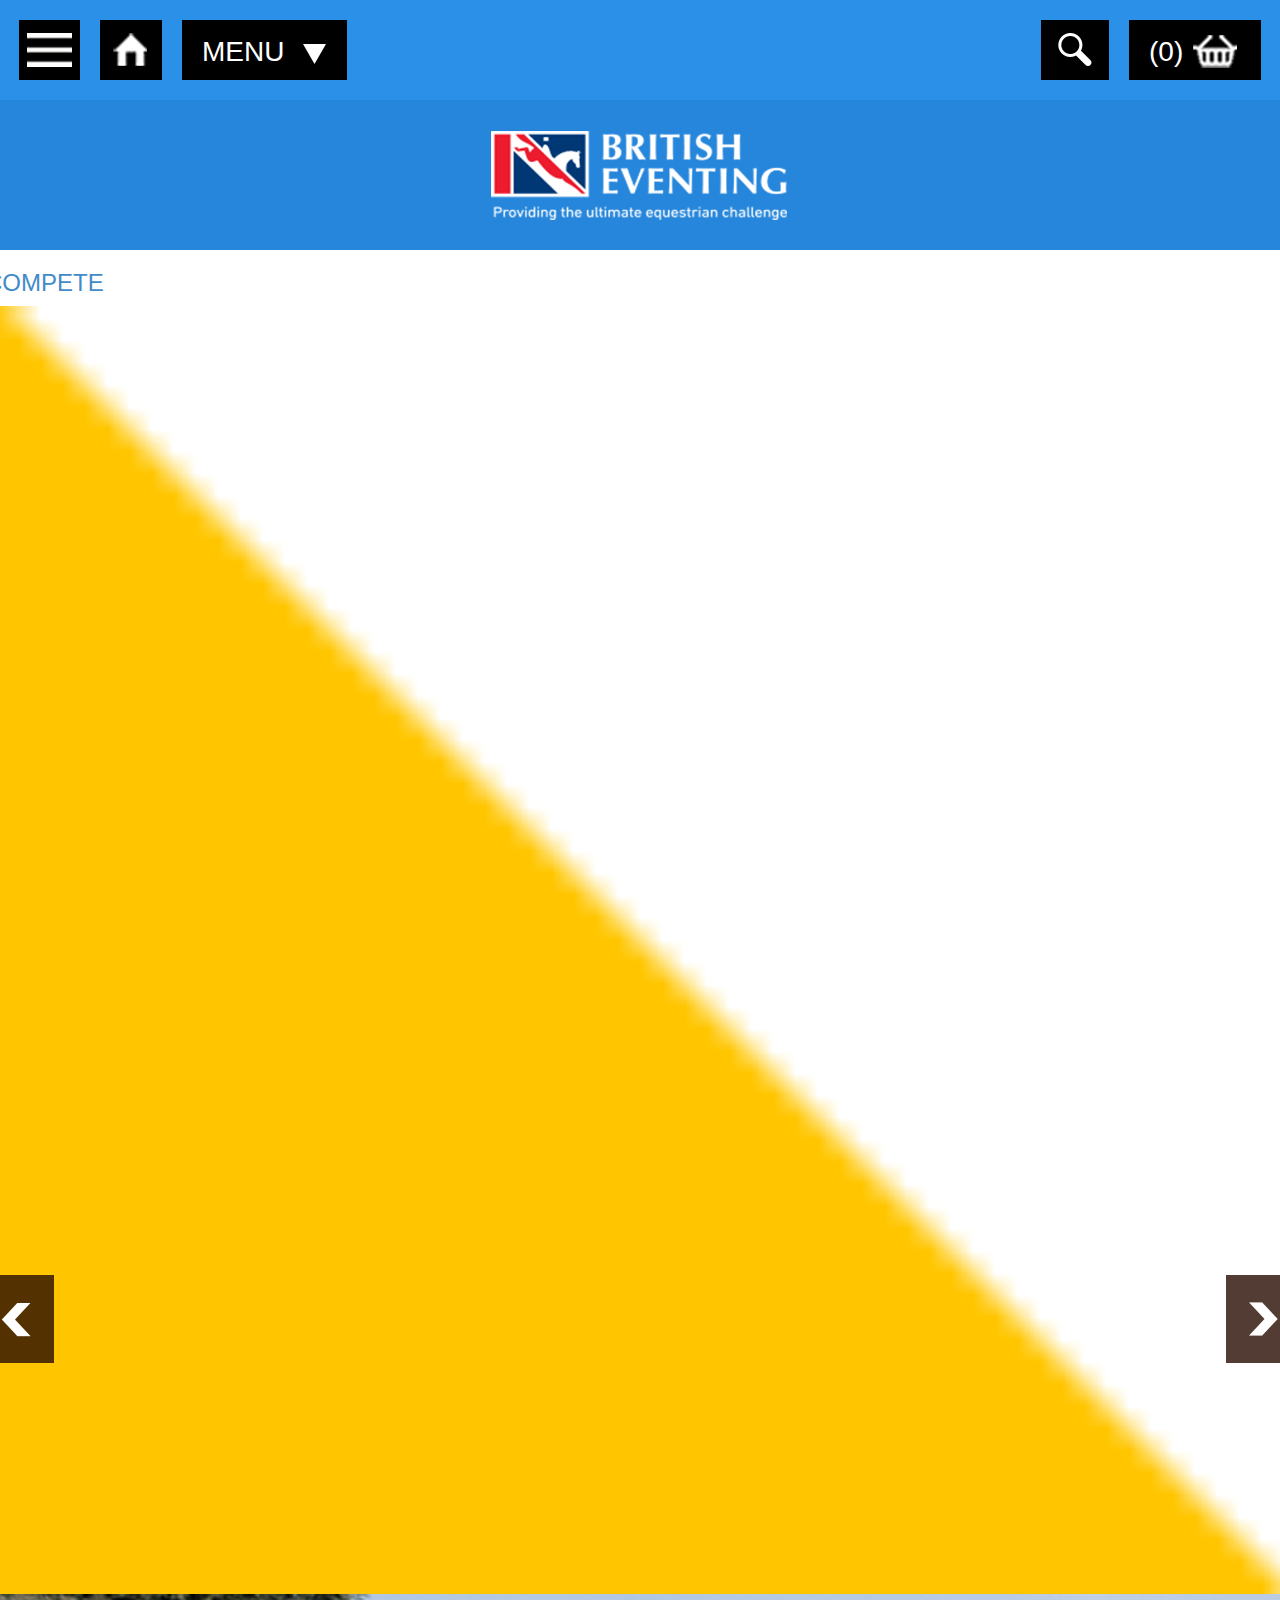
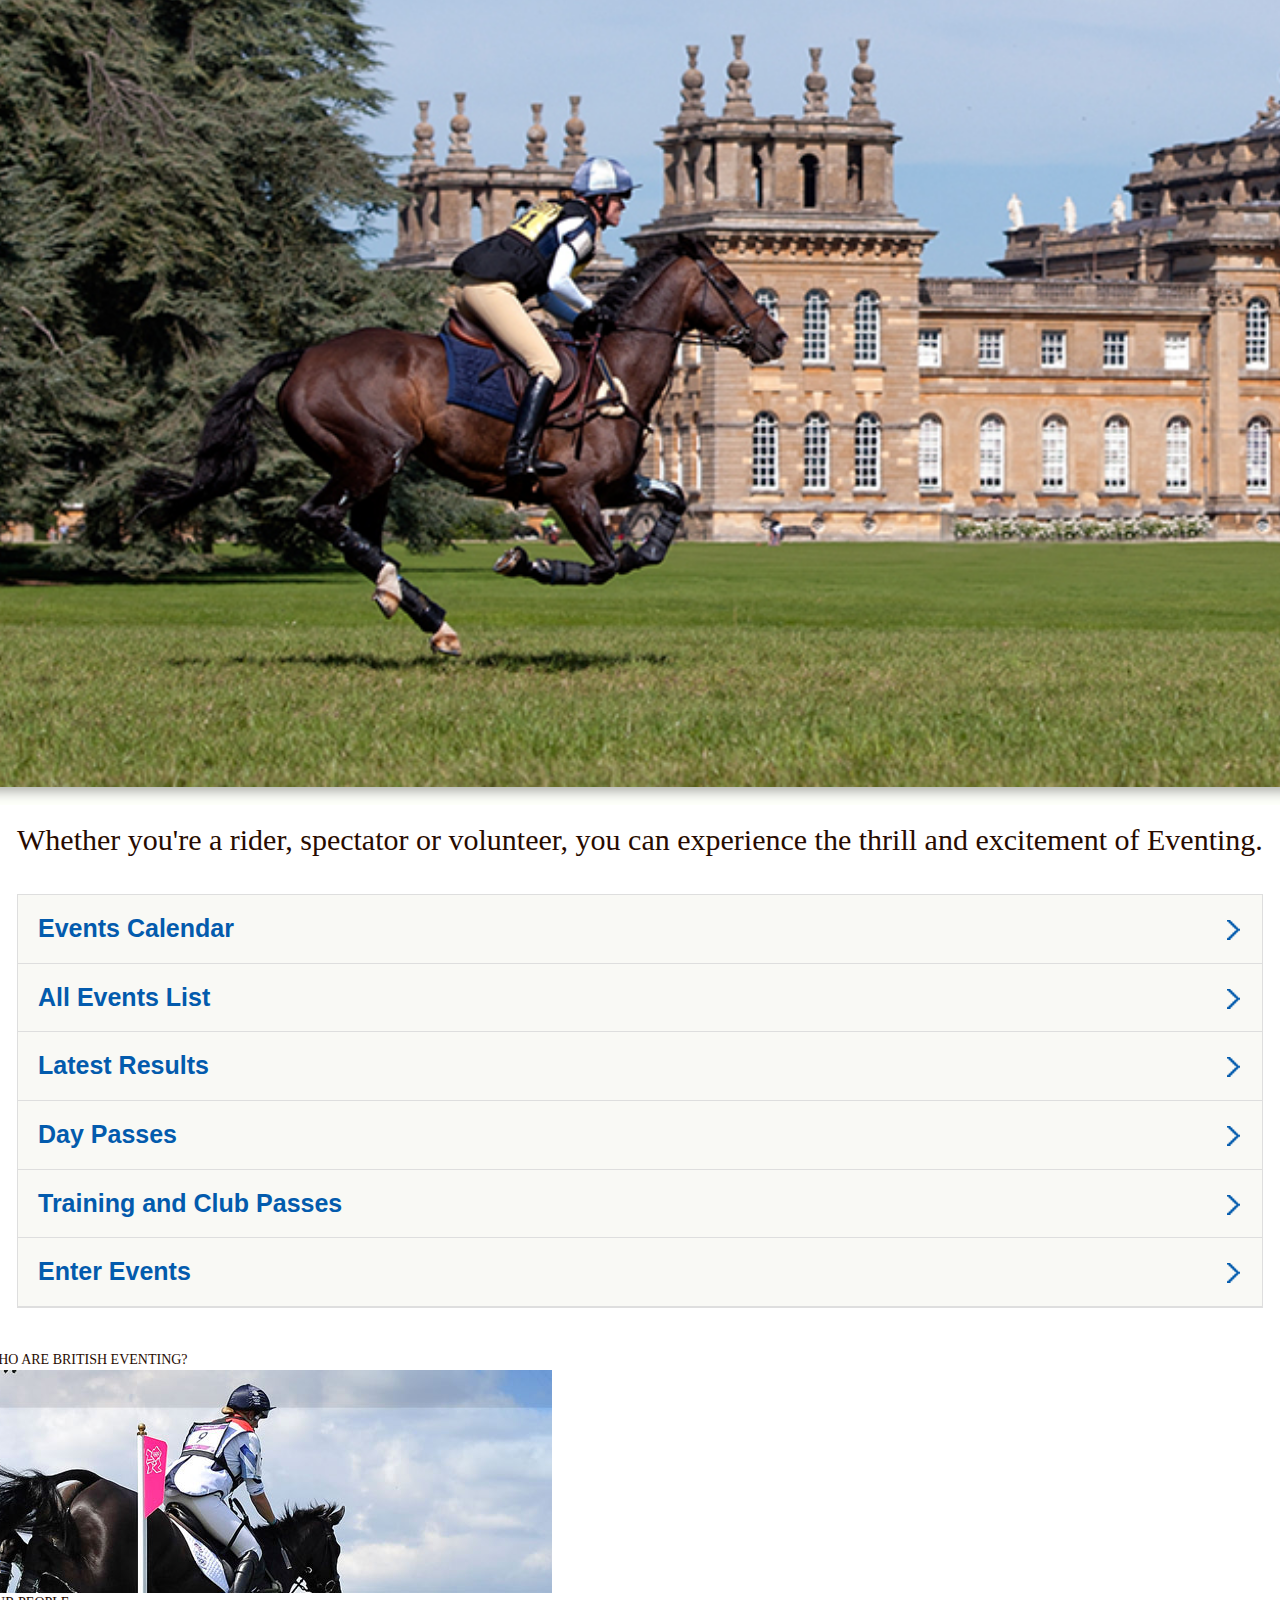
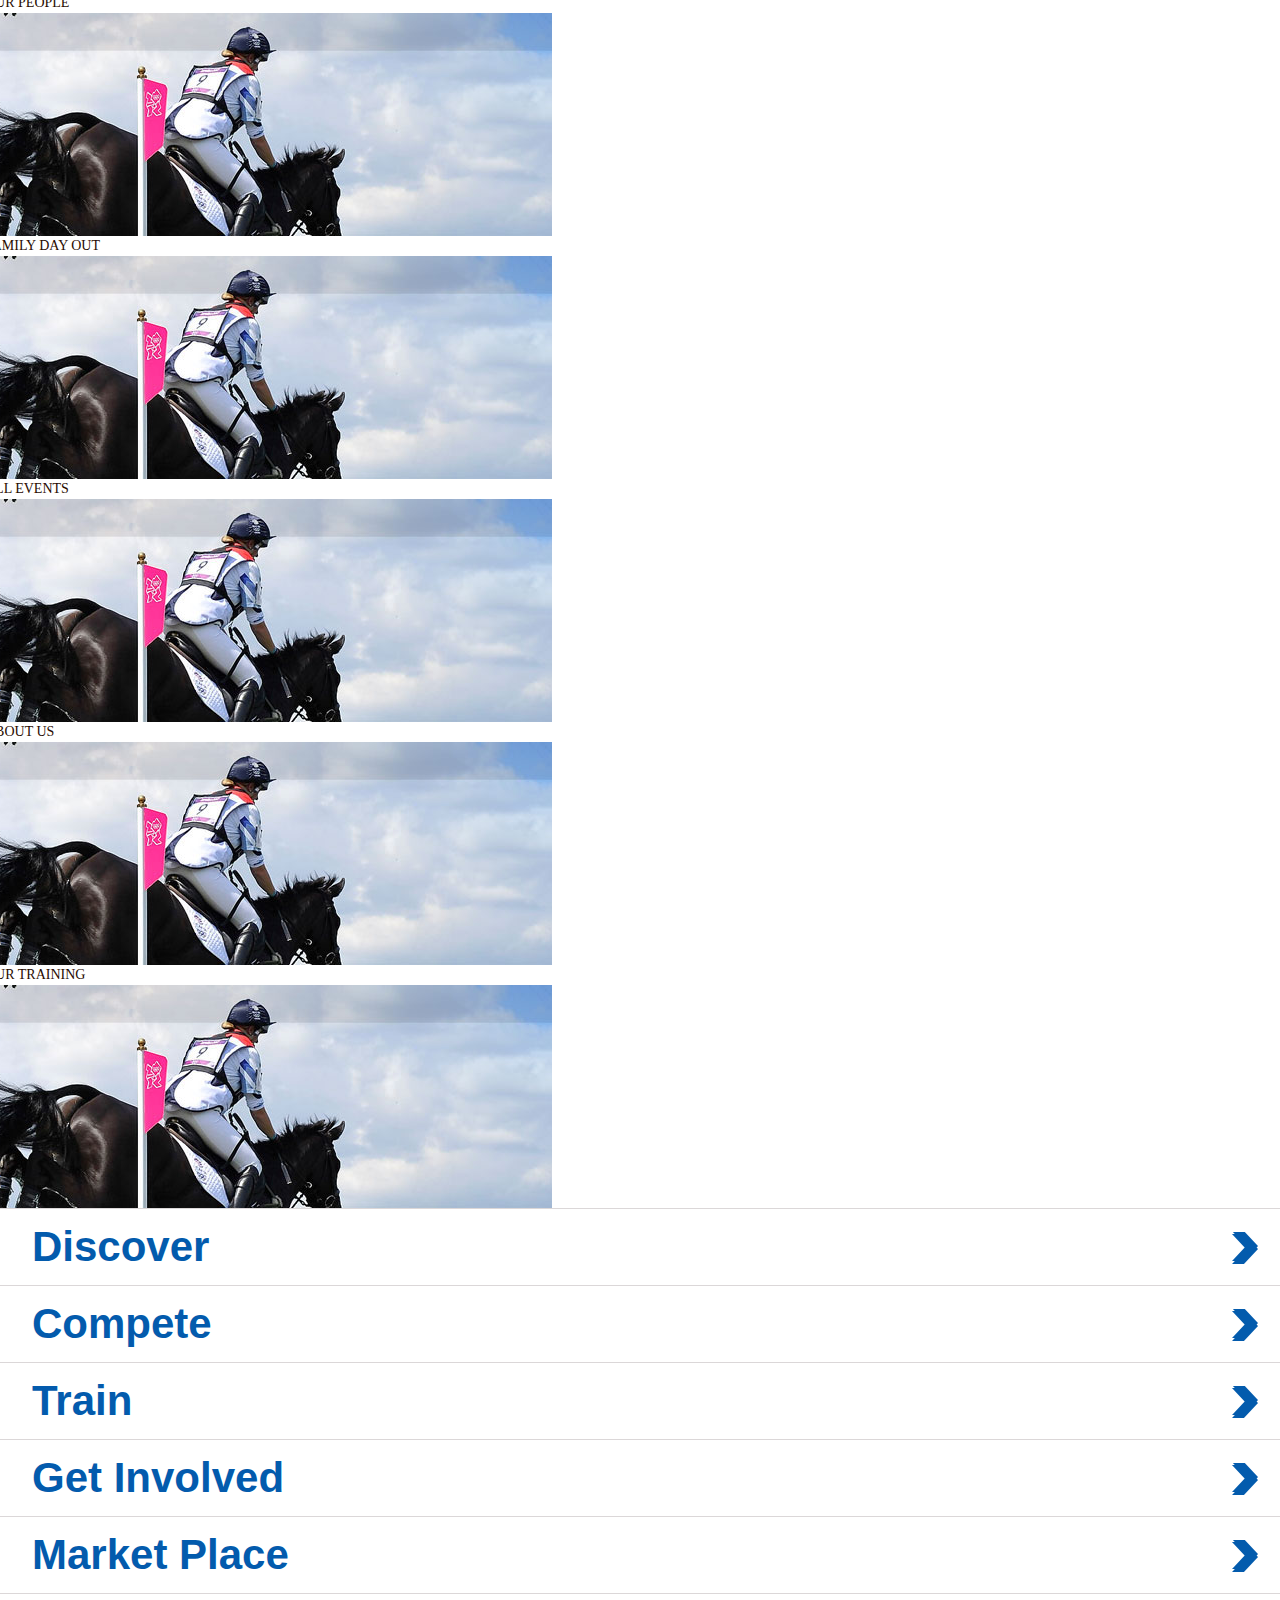
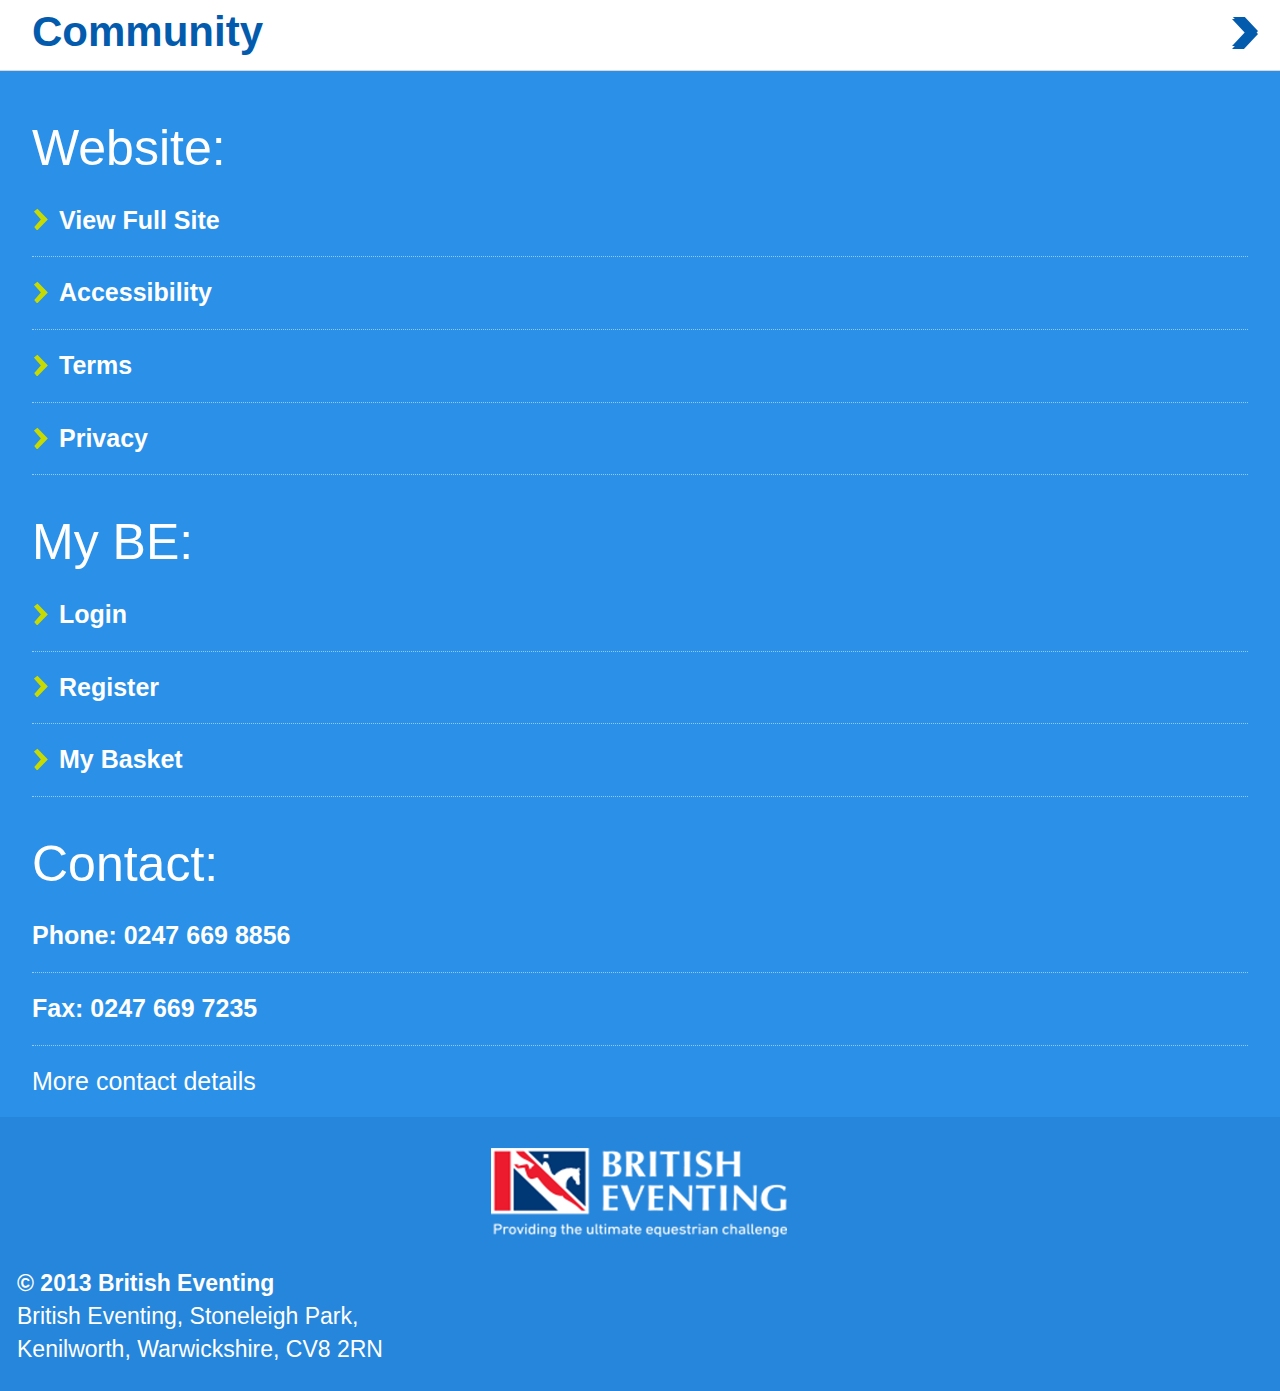
==== index_2.html @ b4def001 "mobile page" ====
<!DOCTYPE html>
<html lang="en">
	<head>
		<meta id="Viewport" name="viewport" width="initial-scale=1.5, target-densitydpi=device-dpi, maximum-scale=1, minimum-scale=1, user-scalable=no">
		<link rel="stylesheet" type="text/css" href="css/bootstrap.css">
		<link rel="stylesheet" type="text/css" href="css/main.css">		
		<script src="js/jquery-2.0.3.min.js"></script>
		<script src="js/jquery.touchSwipe.min.js"></script>
		
		<!--<script src="js/bootstrap.js"></script>-->
	</head>
	<script>
		var __slidable_images = []; //	Slike koje pripadaju slideru
		var __active_index;			// 	Index (koja slika u nizu je aktivna)	
		var sliders_count;			//	Koliko slika postoji koje pripadaju slider-u

		$(document).ready(function(){					//	Ovo se izvrsava kada se ucita sav html/css
			__slidable_images = $(".slideable");		//	Smjestimo u niz sve slike koje pripadaju slideru (tj koje imaju klasu .slideable)
			__active_index = 0;							//	znamo da je prva slike aktivna, zato kazemo da je aktivni index 0
			sliders_count = __slidable_images.length;	//	Sliders count-u kazemo koliko slika ima u nizu __slideable_images

			$(".slideable").swipe({
				swipeLeft:function(event, direction, distance, duration, fingerCount) {
					slide_left();
				},
				swipeRight: function(event, direction, distance, duration, fingerCount){
					slide_right();
				}
			});
		});

		function slide_left(){
			$(__slidable_images[__active_index]).removeClass('active').addClass('hidden');		//	aktivnoj slici oduzni klasu active i dodaj joj klasu hidden

			if (__active_index - 1 >= 0){		//	Ako e aktivni index kada se umanji manji veci ili jednak 0 prebaci na prethodnu sliku			
				$(__slidable_images[__active_index - 1]).addClass('active').removeClass('hidden');  // 	slici sa manjim indexom (koja je sljedeca uljevo) dodaj klasu active a oduzmi klasu hidden
				__active_index--;	//	Index koji oznacava aktivnu sliku umanji za jedan
			}else{	// Ako je index 0, tj kada se umanji manji od 0
				__active_index = sliders_count -1;
				$(__slidable_images[__active_index ]).addClass('active').removeClass('hidden');  // 	slici sa manjim indexom (koja je sljedeca uljevo) dodaj klasu active a oduzmi klasu hidden
			}
			
		}

		function slide_right(){
			$(__slidable_images[__active_index]).removeClass('active').addClass('hidden');

			if (__active_index + 1 < sliders_count){				
				$(__slidable_images[__active_index + 1]).addClass('active').removeClass('hidden');
				__active_index = __active_index + 1;
			}else{
				__active_index = 0;
				$(__slidable_images[__active_index]).addClass('active').removeClass('hidden');
				
			}
		}
	</script>
	<body>
		<div class="be_640"> <!-- temp width wrapper -->
			<div class="british_eventing_wrapper">
				<div class="header">
					<div class="navigation row">
						<div class="pull-left">
							<div class="more pull-left"><a href="#" class="nav_btn"><img src="images/more_l.png" /></a></div>
							<div class="home pull-left"><a href="#" class="nav_btn home"><img src="images/home.png" /></a></div>
							<div class="menu pull-left"><a href="#" class="nav_btn menu"><span class="hide_on_small">MENU</span> <img src="images/down_arrow_white.png" /></a></div>
						</div>
						<div class="pull-right">
							<div class="search pull-left"><a href="#" class="nav_btn search"><img src="images/search.png" /></a></div>
							<div class="shopping_cart pull-left"><a href="#" class="nav_btn shopping_cart">(0) <img src="images/shopping_cart.png" /></a></div>
						</div>
						<div class="clear"></div>
					</div>

					<div class="logo row">
						<div class="col-12"><img src="images/british_eventing_logo.png" /></div>
					</div>
					<div class="slider row">
                        <a href="#category" class="slider-h3-yellow">
                            <h3 style="">COMPETE</h3>
                            <img src="images/h1-placeholder.png" alt="read more"/>
                        </a>
						<a href="#" onclick="slide_left();" class="slide_l"></a>
						<a href="#" onclick="slide_right();" class="slide_r"></a>
						<img src="images/be_slide1.jpg" class="slideable active"/>
						<img src="images/be_slide2.jpg" class="slideable hidden"/>
						<img src="images/be_slide3.jpg" class="slideable hidden"/>
					</div>
					
				</div><!-- header -->
				<div class="row compete_wrapper font-gothamlight">
					Whether you're a rider, spectator or volunteer, you can experience the thrill and excitement of Eventing.
				</div>
				<div class="row padded32">
					<ul class="events_list">
						<li><a href="#">Events Calendar<img src="images/arrow_r_light.png" /></a></li>
						<li><a href="#">All Events List<img src="images/arrow_r_light.png" /></a></li>
						<li><a href="#">Latest Results<img src="images/arrow_r_light.png" /></a></li>
						<li><a href="#">Day Passes<img src="images/arrow_r_light.png" /></a></li>
						<li><a href="#">Training and Club Passes<img src="images/arrow_r_light.png" /></a></li>
						<li><a href="#">Enter Events<img src="images/arrow_r_light.png" /></a></li>
					</ul>
				</div>
                <div class="row module">
                    <div class="header inner font-gothamlight ">WHO ARE BRITISH EVENTING?</div>
                    <img class="module-img" src="images/module-example.jpg" alt="Example" />
                </div>
                <div class="row module">
                    <div class="header inner font-gothamlight ">OUR PEOPLE</div>
                    <img class="module-img" src="images/module-example.jpg" alt="Example" />
                </div>
                <div class="row module">
                    <div class="header inner font-gothamlight ">FAMILY DAY OUT</div>
                    <img class="module-img" src="images/module-example.jpg" alt="Example" />
                </div>
                <div class="row module">
                    <div class="header inner font-gothamlight ">ALL EVENTS</div>
                    <img class="module-img" src="images/module-example.jpg" alt="Example" />
                </div>
                <div class="row module">
                    <div class="header inner font-gothamlight ">ABOUT US</div>
                    <img class="module-img" src="images/module-example.jpg" alt="Example" />
                </div>
                <div class="row module">
                    <div class="header inner font-gothamlight ">OUR TRAINING</div>
                    <img class="module-img" src="images/module-example.jpg" alt="Example" />
                </div>
			</div><!-- british_eventing_wrapper -->
			<ul class="quicklinks">
				<li><a href="#">Discover <img src="images/arrow_r_blue.png" /></a></li>
				<li><a href="#">Compete <img src="images/arrow_r_blue.png" /></a></li>
				<li><a href="#">Train <img src="images/arrow_r_blue.png" /></a></li>
				<li><a href="#">Get Involved <img src="images/arrow_r_blue.png" /></a></li>
				<li><a href="#">Market Place <img src="images/arrow_r_blue.png" /></a></li>
				<li><a href="#">Community <img src="images/arrow_r_blue.png" /></a></li>
			</ul>
			<div class="clear"></div>
			<div class="other_links">
				Website:
				<ul class="website_links">
					<li><a href="#"><img src="images/arrow_r_green.png" />View Full Site</a></li>
					<li><a href="#"><img src="images/arrow_r_green.png" />Accessibility</a></li>
					<li><a href="#"><img src="images/arrow_r_green.png" />Terms</a></li>
					<li><a href="#"><img src="images/arrow_r_green.png" />Privacy</a></li>
				</ul>
				<div class="clear" style="margin-bottom:32px;"></div>
				My BE:
				<ul class="website_links">
					<li><a href="#"><img src="images/arrow_r_green.png" />Login</a></li>
					<li><a href="#"><img src="images/arrow_r_green.png" />Register</a></li>
					<li><a href="#"><img src="images/arrow_r_green.png" />My Basket</a></li>
				</ul>
				<div class="clear" style="margin-bottom:32px;"></div>
				Contact:
				<ul class="website_links contact_links">
					<li class="font-bold">Phone: 0247 669 8856</li>
					<li class="font-bold">Fax: 0247 669 7235</li>
					<li><a href="#">More contact details</a></li>
				</ul>
			</div>
			<div class="footer">
				<div class="logo row">
					<img src="images/british_eventing_logo.png" />
				</div>
				<div class="details">
					<div class="font-bold row">&copy; 2013 British Eventing</div>
					<div class="row">British Eventing, Stoneleigh Park,</div>
					<div class="row">Kenilworth, Warwickshire, CV8 2RN</div>
				</div>
			</div>
		</div>
	</body>
</html>
---- css/main.css ----
/* LAYOUT */
@font-face
{
    font-family: 'gothambookregular';
    src: url('../../Resources/fonts/gothambook-webfont.eot');
    src: url('../../Resources/fonts/gothambook-webfont.eot?#iefix') format('embedded-opentype'), url('../../Resources/fonts/gothambook-webfont.woff') format('woff'), url('../../Resources/fonts/gothambook-webfont.ttf') format('truetype'), url('../../Resources/fonts/gothambook-webfont.svg#gothambookregular') format('svg');
    font-weight: normal;
    font-style: normal;
}
@font-face
{
    font-family: 'gothamlightregular';
    src: url('../../Resources/fonts/gothamlight-webfont.eot');
    src: url('../../Resources/fonts/gothamlight-webfont.eot?#iefix') format('embedded-opentype'), url('../../Resources/fonts/gothamlight-webfont.woff') format('woff'), url('../../Resources/fonts/gothamlight-webfont.ttf') format('truetype'), url('../../Resources/fonts/gothamlight-webfont.svg#gothamlightregular') format('svg');
    font-weight: normal;
    font-style: normal;
}
body
{
    background: #fff;
    font-family: Arial;
    color: #280b00;
}
.be_640
{
    /*min-width: 640px;*/
    width: 100%;
}
.clear
{
    clear: both;
}
.active
{
    display: block;
}
.hidden
{
    display: none;
}
.padded32
{
    padding: 32px;
}
.font-bold
{
    font-weight: bold;
}
.font-gotham
{
    font-family: 'gothambookregular';
}
.font-gothamlight
{
    font-family: 'gothamlightregular';
}
.blue_button
{
    background-color: #2686db;
    text-align: center;
    font-size: 24px;
    color: #fff;
    font-weight: normal;
    padding: 10px 0px;
    margin-bottom: 5px;
}
.blue_button a
{
    color: #fff;
    display: block;
    height: 100%;
    width: 100%;
}
.blue_button a:hover
{
    text-decoration: none;
}
.header .navigation
{
    background: #2a90e8;
    padding: 20px 0;
}
.navigation .more
{
    margin-right: 20px;
}
.navigation .home
{
    margin-right: 10px;
}
.navigation .search
{
    margin-right: 10px;
}
.header .logo
{
    background: #2686db;
}
.header .compete_menu
{
    padding-top: 4px;
    background: url('../images/compete_shadow.png') repeat-x;
    color: #fff;
    font-size: 45px;
}
.header .compete_menu a
{
    color: #FFF;
}
.header .compete_menu a:hover
{
    text-decoration: none;
}
.header .compete_menu .more_list
{
    margin-bottom: 6px;
}
.header .navigation, .header .logo, .header .compete_menu
{
    padding-left: 34px;
    padding-right: 34px;
}
.navigation .nav_btn
{
    background-color: #000;
    border-radius: 0px;
    display: block;
    float: left;
    padding: 12px 7px;
}
.navigation .nav_btn.home
{
    padding-left: 12px;
    padding-right: 12px;
}
.navigation .nav_btn.menu, .navigation .nav_btn.shopping_cart
{
    font-size: 28px;
    color: #fff;
    padding: 12px 20px 8px 20px;
}
.navigation .nav_btn.menu
{
    height: 60px;
}
.navigation .nav_btn.shopping_cart
{
    min-width: 132px;
}
.navigation .nav_btn.menu:hover, .navigation .nav_btn.shopping_cart:hover
{
    text-decoration: none;
}
.navigation .nav_btn.menu img
{
    margin-left: 10px;
}
.navigation .nav_btn.shopping_cart img
{
    margin-top: -3px;
}
.navigation .nav_btn.search
{
    padding-left: 15px;
    padding-right: 15px;
}
.header .logo, .footer .logo
{
    padding: 25px 0px;
    text-align: center;
}

ul.quicklinks
{
    list-style: none;
    padding: 0px;
    margin: 0px;
    border-top: 1px solid #dbd7d8;
}
ul.quicklinks li
{
    border-bottom: 1px solid #dbd7d8;
    padding: 8px 20px 8px 32px;
    font-size: 42px;
    font-weight: bold;
    color: #035bad;
}
ul.quicklinks li a
{
    color: #035bad;
    display: block;
}
ul.quicklinks li a img
{
    float: right;
    margin-top: 15px;
}
.other_links
{
    background: #2a90e8;
    padding-top: 42px;
    padding-left: 32px;
    font-size: 50px;
    color: #ffffff;
}
.other_links ul.website_links
{
    list-style: none;
    padding-left: 0px;
    padding-right: 32px;
}
.other_links ul.website_links li
{
    border-bottom: 1px dotted #95c8f4;
    padding-bottom: 18px;
    padding-top: 18px;
}
.other_links ul.website_links li img
{
    margin-right: 10px;
    margin-top: -5px;
}
.other_links ul.website_links a
{
    color: #ffffff;
    font-size: 25px;
    font-weight: bold;
    display: block;
}
.other_links ul.contact_links, .other_links ul.contact_links a
{
    font-size: 25px;
    display: block;
    color: #ffffff;
    font-weight: normal;
}
.footer
{
    background: #2686db;
    margin-top: -11px;
    padding-bottom: 25px;
}
.footer .details
{
    font-size: 23px;
    color: #FFFFFF;
    padding-left: 32px;
}

/* INDEX 1 */
.single_event_wrapper
{
    padding: 22px 32px;
}
.single_event_wrapper .back
{
    font-size: 24px;
    color: #035bad;
}
.single_event_wrapper .event_name
{
    margin-top: 12px;
    font-size: 35px;
    color: #280b00;
    background: url('../images/single_event_lbl_fill.png') repeat-x;
    float: left;
    height: 58px;
    padding: 6px 12px 2px 12px;
}
.single_event_wrapper .event_name_r
{
    float: left;
    width: 60px;
    height: 58px;
    background: url('../images/single_event_lbl_r.png') no-repeat;
    margin-top: 12px;
}
.single_event_wrapper .event_short_desc
{
    font-size: 24px;
}
.single_event_wrapper .event_short_desc img
{
    margin-right: 9px;
}
.single_event_wrapper .event_short_desc .entries_open
{
    margin-bottom: 10px;
}
.single_event_wrapper .event_short_desc .event_info
{
    margin-top: 22px;
    line-height: 26px;
    padding-right: 14px;
}
.single_event_wrapper .sponsors .blue_button
{
    max-width: 290px;
    float: right;
    width: 100%;
}
.single_event_wrapper .sponsored_by
{
    font-weight: bold;
    font-size: 24px;
    color: #035bad;
    padding-left: 15px;
    padding-right: 15px;
    margin-top: 35px;
    max-width: 290px;
    float: right;
    width: 100%;
}
.single_event_wrapper .sponsored_by .sponsor_placeholder
{
    margin-top: 20px;
    height: 150px;
    background: #ff0099;
}
.single_event_wrapper .event_information
{
    margin-top: 30px;
    background: #f9f9f5;
    border: 1px solid #dedede;
    padding: 28px 20px;
    font-size: 24px;
    line-height: 26px;
    position: relative;
    overflow: hidden;
}
.event_information .event_info_btn
{
    max-width: 347px;
    text-align: left;
    padding: 14px 15px 10px 15px;
    font-weight: normal;
}
.event_information .event_info_btn img
{
    width: 20px;
    float: right;
    margin-top: 5px;
}
.event_information hr
{
    border-bottom: 1px solid #dedede;
    width: 120%;
    margin-left: -20px;
    margin-top: 45px;
    margin-bottom: 25px;
}
.event_information .event_title, .event_information .course_title, .event_information .classes_title
{
    font-size: 30px;
    color: #035bad;
    font-weight: bold;
    margin-bottom: 20px;
}
.event_information .location .part
{
    margin-bottom: 25px;
}
.event_information .location .part .contact_organiser, .event_information .more_course_desc, .event_information .more_from_fees
{
    margin-top: 15px;
    margin-bottom: 25px;
    float: left;
    font-size: 24px;
    color: #035bad;
}
.event_information .more_from_fees
{
    margin-bottom: 0px;
}
.event_information p
{
    margin-bottom: 18px;
}
.social_networks
{
    margin-top: 20px;
    margin-bottom: 48px;
}
.social_networks .twitter
{
    float: left;
    font-size: 24px;
    font-weight: bold;
    color: #035bad;
}
.social_networks .facebook
{
    float: right;
    font-size: 24px;
    font-weight: bold;
    color: #035bad;
}

/* INDEX 2 */
.slider
{
    position: relative;
}
.slider img
{
    width: 100%;
}
.slide_l
{
    position: absolute;
    width: 69px;
    height: 88px;
    background: url('../images/slide_l.png') no-repeat;
    top: 50%;
    left: 0px;
    margin-top: -44px;
}
.slide_r
{
    position: absolute;
    width: 69px;
    height: 88px;
    background: url('../images/slide_r.png') no-repeat;
    top: 50%;
    right: 0px;
    margin-top: -44px;
}
.compete_wrapper
{
    padding: 32px 32px 0px 32px;
    background: url('../images/compete_shadow2.png') repeat-x;
    font-size: 30px;
}
ul.events_list
{
    list-style: none;
    padding-left: 0px;
    background-color: #f9f9f5;
    border: 1px solid #dedede;
}
ul.events_list li
{
    font-size: 25px;
    font-weight: bold;
    padding: 16px 20px;
    border-bottom: 1px solid #dedede;
}
ul.events_list li a
{
    color: #035bad;
}
ul.events_list li img
{
    float: right;
    margin-top: 8px;
}
@media (max-width: 768px) {
    .col-3, .col-2 {
        padding-left: 0px;
    }

    .navigation .col-3.menu {
        margin-left: -20px;
        margin-right: 35px;
    }

    .navigation .col-3.shopping_cart {
        margin-left: -15px;
    }

    .navigation .col-2.search {
        margin-right: -15px;
    }

    .slider-h3-yellow {
        position: absolute;
        left: 4%;
        margin-left: 0px;
        z-index: 999;
        top: 83%;
        text-decoration: none;
    }

        .slider-h3-yellow h3 {
            display: block;
            float: left;
            min-width: 300px;
            background-color: #ffc600;
            height: auto;
            padding: 9px 13px 3px 13px;
            color: #000;
            font-family: 'gothambookregular';
            font-size: 45px;
        }

        .slider-h3-yellow img {
            display: block;
            float: left;
            position: absolute;
            left: 100%;
            bottom: 11%;
            width: 20%;
        }

.module {
        padding:0px 32px 32px 32px;
        background-color: #fff;
}

.padded25 {
        padding: 0px 25px 25px 25px;
        background-color: #fff;
}

.inner {
         padding: 20px 0px 20px 0px;
         font-size: 33px;   
         border: 1px solid #dedede;
         text-align: center;
         border-bottom: 4px solid #c4c4be;
         
}

.module-img {
        width: 100%;
        border-bottom: 1px solid #c4c4be;
        border-width: thick;
        background:url('../images/bg-shadow.png') bottom no-repeat; 
}
}
      @media (max-width: 640px) {
.slider-h3-yellow {
        position: absolute;
        left: 5%;
        margin-left: 0px;
        z-index: 999;
        top: 81%;
        text-decoration: none;
        }


.slider-h3-yellow h3 {
        display: block;
        float: left;
        min-width: 300px;
        background-color: #ffc600;
        height: auto;
        padding: 9px 13px 3px 13px;
        color: #000;
        font-family: 'gothambookregular';
        font-size: 45px;
}

.slider-h3-yellow img {
            display: block;
            float: left;
            position: absolute;
            left: 100%;
            bottom: 11%;
            width: 20%;
 }
}

       @media (max-width: 480px) {
             .slider-h3-yellow {
        position: absolute;
        left: 7%;
        margin-left: 0px;
        z-index: 999;
        top: 74%;
        text-decoration: none;
    }
    }
    @media (max-width: 768px) {
        .col-3, .col-2 {
            padding-left: 0px;
        }

        .navigation .col-3.menu {
            margin-left: -20px;
            margin-right: 35px;
        }

        .navigation .col-3.shopping_cart {
            margin-left: -15px;
        }

        .navigation .col-2.search {
            margin-right: -15px;
        }
    }

    @media (max-width: 643px) {
        .single_event_wrapper .event_name {
            font-size: 30px;
            padding: 10px 12px 0px 12px;
        }
    }
    /*@media (max-width: 615px){
	.navigation .more, .navigation .home, .navigation .search{margin-right: 0px;}	
}*/
    @media (max-width: 576px) {
        .single_event_wrapper .event_name {
            font-size: 28px;
        }
    }

    @media (max-width: 556px) {
        .navigation.row {
            padding-left: 0px;
            padding-right: 0px;
        }
    }

    @media (max-width: 540px) {
        .single_event_wrapper .event_name {
            font-size: 25px;
            padding: 13px 12px 0px 12px;
        }
    }

    @media (max-width: 515px) {
        .single_event_wrapper .event_name {
            font-size: 19px;
        }
    }

    @media (max-width: 488px) {
        /*.hide_on_small{display: none;}*/
        .single_event_wrapper .event_name {
            font-size: 17px;
            padding: 18px 12px 0px 12px;
        }
    }
    
/*events-hub-page -*/

.event-content-mini h3
{
    font-family: Arial,Helvetica;
    font-size: 18px;
    color: #035bad;
    font-weight: bold;
    padding-top: 15px;
    padding-left: 15px;
    line-height: 24px;
}
.event-content-mini
{
border-top: 1px solid #dbd7d8;
    }
.event-content-mini-wrapper
{

}
.event-content-mini .event-content-mini-left
{
    float: left;
    width:120px;
}
.event-content-mini .event-content-mini-left .event-list-left
{
    float: right;
    list-style-type: none;
}
.event-content-mini .event-content-mini-left .event-list-left li
{
    font-family: Arial,Helvetica;
    font-size: 14px;
    color: #280b00;
    padding-bottom: 2px;
}

.event-content-mini .event-content-mini-left .event-list-left li .bold-text
{
    font-family: Arial,Helvetica;
    font-size: 14px;
    color: #280b00;
    font-weight: bold;
    list-style-type: none;
}

.event-content-mini .event-content-mini-right
{
    padding-right: 15px;
    padding-bottom: 20px;
    float: right;
}
.event-content-mini .event-content-mini-right .event-list-right
{
    list-style-type: none;
}

.event-content-mini .event-content-mini-right .event-list-right li
{
    font-family: Arial,Helvetica;
    font-size: 14px;
    color: #280b00;
    line-height: 18px;
}

.event-content-mini .event-content-mini-right .event-list-right li .bold-text
{
    font-family: Arial,Helvetica;
    font-size: 14px;
    color: #280b00;
    font-weight: bold;
}
.events-search-wrapper
{
    border-bottom: 1px solid #f9f9f5;
    min-height: 140px;
}
.events-search-right-content
{
    float: right;
    width:44%;
  
}
.events-search-left-content
{
    float: left;
    width:44%;

}
.events-search-bottom-content
{
    width:100%;
    padding-top: 20px;
}
.events-search-bottom-left
{
    float: left;
    width: 100%;
}
.events-search-bottom-right
{
  
}
.events-search-dropdown-item
{
    width: 90%;
    font-size: 18px;
}
.blue-search-btn
{
    padding: 7px 10px 7px 10px;
    background-color: #2a90ee;
    color: white;
    font-family: Arial,Helvetica;
    font-size: 16px;
    border: none;
    float: right;
}
.single_event_wrapper .event_information_hub {

    background: #f9f9f5;
    border: 1px solid #dedede;
    padding: 28px 20px;
    font-size: 24px;
    line-height: 20px;
    position: relative;
    overflow: hidden;
}

/*Main-nav*/

.main-nav #search_form {
        background-color:#2a90e8;
        padding:20px 30px 20px 30px;
        height: 100px;
        width: 100%;
}
#search_form .search_inp {
    width:100%;
    height:60px;
    float:left;

}
#search_form .search_inp input {
    width:100%;
    height:60px;
    float:left;
    line-height: 13px;
    font-family:Arial;
    font-size:16px;
}
#search_form .nav_btn {
    float:left;
    padding-left: 15px;
    padding-right: 15px;
    background-color: #000;
    border-radius: 0px;
    display: block;
    padding: 12px 7px;
}
.main-nav .row {
    padding-left: 32px;
    padding-right: 34px;
}
.main-nav .compete_menu {
    padding-top: 4px;
    background-color:#1560aa;
    color: #fff;
    font-size: 45px;
    width: 100%;
}
.main-nav .compete_menu a {
    color: #FFF;
}
.main-nav .compete_menu a img {
    float: right;
    margin-top: 20px;
    margin-right: 20px;
}
.left0 {
    padding-left:0px!important;
    padding-right:0px!important;
}
.main-nav .row ul.events_list li a {
    color: #035bad;
    padding-left:30px;
}
.main-nav .row ul.events_list {
    margin-bottom:0px;
}
 @media (max-width: 510px) {
        .main-nav #search_form {
        background-color:#2a90e8;
        padding:20px 30px 20px 30px;
        width: 100%;
        max-width: 510px;
}
#search_form .search_inp {
    width:385px;
    height:60px;
    float:left;

}
#search_form .search_inp input {
    width:385px;
    height:60px;
    float:left;
    line-height: 13px;
    font-family:Arial;
    font-size:16px;
}
#search_form .nav_btn {
    float:left;
    padding-left: 15px;
    padding-right: 15px;
    background-color: #000;
    border-radius: 0px;
    display: block;
    padding: 12px 7px;
}

    }
 .event-hub-page-padded
{
    padding:0px 32px 32px 32px!important;
    }
.hub-page
{
    list-style: none!important;
padding-left: 0px!important;
background-color: #217ccd!important;
border: 1px solid #dedede!important;
    }
ul.hub-page li a
{
    color:White;
    }

  @media (max-width: 778px) {
         .main-nav #search_form {
        background-color:#2a90e8;
        padding:20px 30px 20px 30px;
        width: 100%;
        max-width: 778px;
}
#search_form .search_inp {
    width:80%;
    height:60px;
    float:left;

}
#search_form .search_inp input {
    width:100%;
    height:60px;
    float:left;
    line-height: 13px;
    font-family:Arial;
    font-size:16px;
}
#search_form .nav_btn {
    float:left;
    padding-left: 15px;
    padding-right: 15px;
    background-color: #000;
    border-radius: 0px;
    display: block;
    padding: 12px 7px;
}
    }
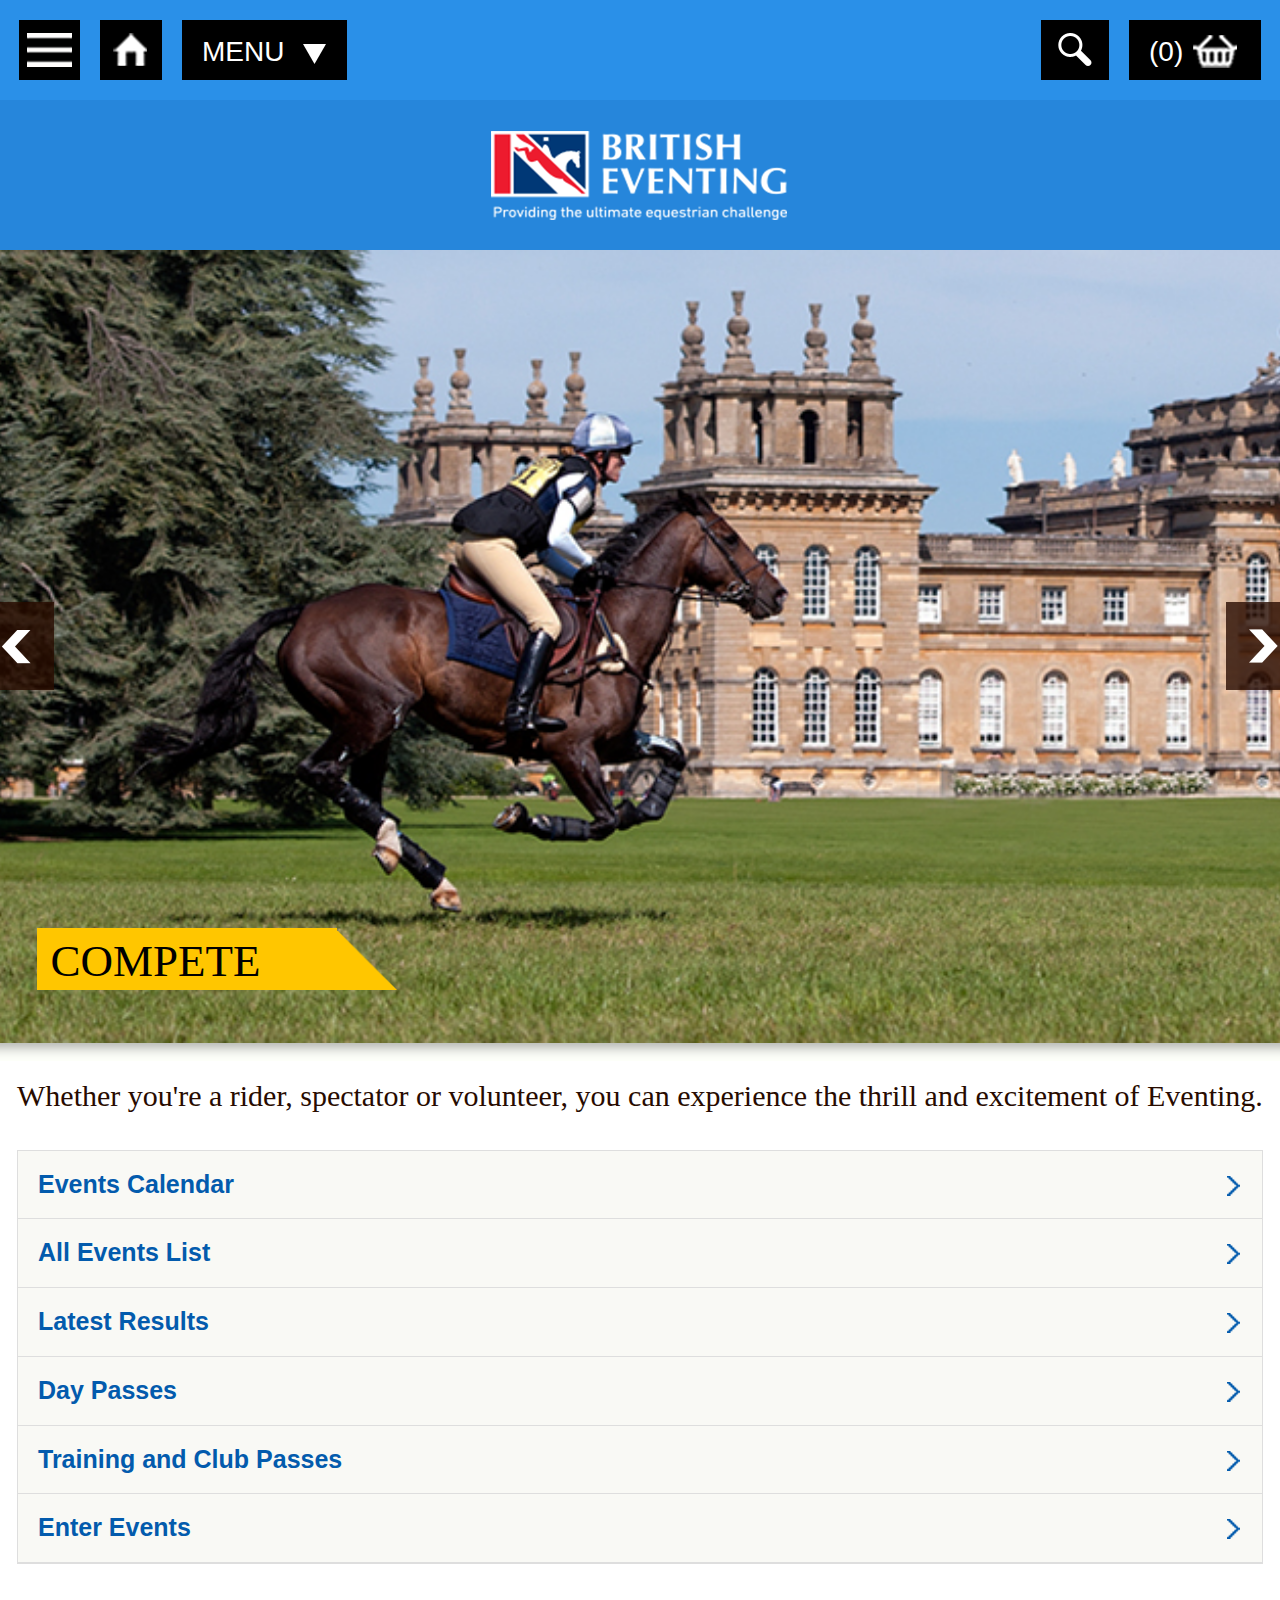
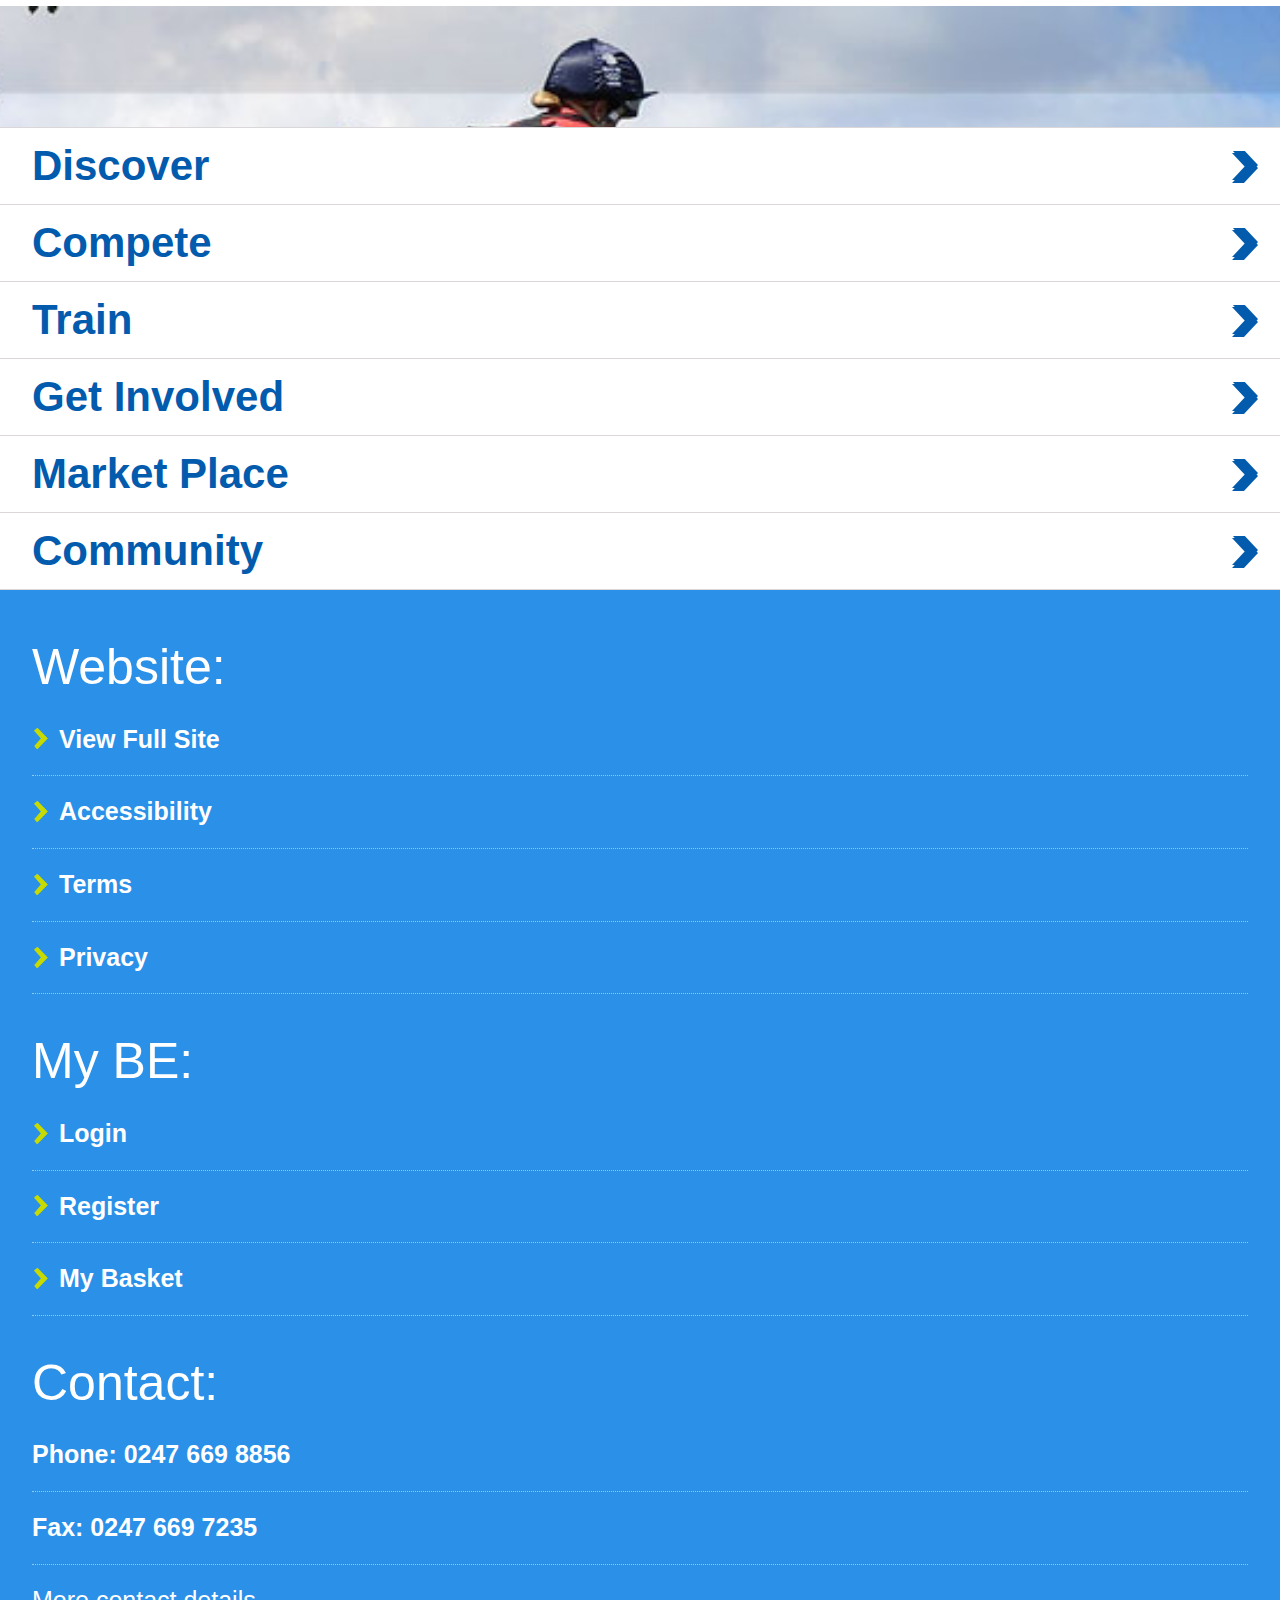
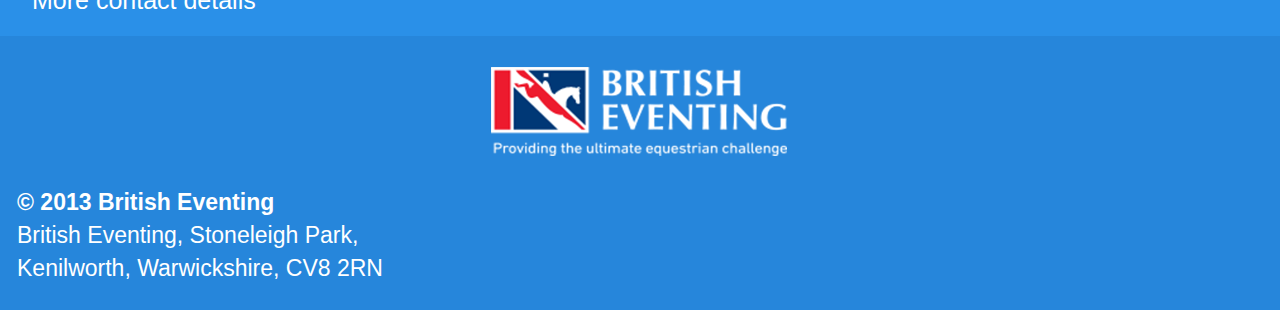
==== commit 843471b7: "commit upload" ====
--- a/index_2.html
+++ b/index_2.html
@@ -101,29 +101,12 @@
 						<li><a href="#">Enter Events<img src="images/arrow_r_light.png" /></a></li>
 					</ul>
 				</div>
-                <div class="row module">
+                <div class="row module" style="position: relative;">
                     <div class="header inner font-gothamlight ">WHO ARE BRITISH EVENTING?</div>
-                    <img class="module-img" src="images/module-example.jpg" alt="Example" />
-                </div>
-                <div class="row module">
-                    <div class="header inner font-gothamlight ">OUR PEOPLE</div>
-                    <img class="module-img" src="images/module-example.jpg" alt="Example" />
-                </div>
-                <div class="row module">
-                    <div class="header inner font-gothamlight ">FAMILY DAY OUT</div>
-                    <img class="module-img" src="images/module-example.jpg" alt="Example" />
-                </div>
-                <div class="row module">
-                    <div class="header inner font-gothamlight ">ALL EVENTS</div>
-                    <img class="module-img" src="images/module-example.jpg" alt="Example" />
-                </div>
-                <div class="row module">
-                    <div class="header inner font-gothamlight ">ABOUT US</div>
-                    <img class="module-img" src="images/module-example.jpg" alt="Example" />
-                </div>
-                <div class="row module">
-                    <div class="header inner font-gothamlight ">OUR TRAINING</div>
-                    <img class="module-img" src="images/module-example.jpg" alt="Example" />
+                    <div class="module-image-area" style="position: absolute; left: 0; right: 0; top: 0; padding: 0; height: 100%; width: 100%; text-align: center; overflow: hidden;">
+                        <img class="module-img" style="z-index: 1;" src="images/module-example.jpg" alt="Example" />
+                        <div class="module-image-area-shadow" style="z-index: 2; background: url('../images/bg-module.png') repeat-x; position:relative; width:auto; height:auto;"></div>
+                    </div>
                 </div>
 			</div><!-- british_eventing_wrapper -->
 			<ul class="quicklinks">
--- a/css/main.css
+++ b/css/main.css
@@ -15,6 +15,8 @@
     font-weight: normal;
     font-style: normal;
 }
+/* Responsive Images */
+img, img.scale-with-grid { outline: 0; max-width: 100%; height: auto; }
 body
 {
     background: #fff;
@@ -504,28 +506,69 @@
 
 .module {
         padding:0px 32px 32px 32px;
-        background-color: #fff;
-}
-
-.padded25 {
-        padding: 0px 25px 25px 25px;
-        background-color: #fff;
-}
-
+        background-color: #fff;        
+        background: url('../images/compete_shadow2.png') repeat-x;
+        background-position:left bottom;
+}
 .inner {
          padding: 20px 0px 20px 0px;
          font-size: 33px;   
          border: 1px solid #dedede;
          text-align: center;
-         border-bottom: 4px solid #c4c4be;
          
 }
 
 .module-img {
         width: 100%;
-        border-bottom: 1px solid #c4c4be;
-        border-width: thick;
-        background:url('../images/bg-shadow.png') bottom no-repeat; 
+}
+}
+/*Compete page*/
+    .slider-h3-yellow {
+        position: absolute;
+        left: 4%;
+        margin-left: 0px;
+        z-index: 999;
+        top: 83%;
+        text-decoration: none;
+    }
+
+        .slider-h3-yellow h3 {
+            display: block;
+            float: left;
+            min-width: 300px;
+            background-color: #ffc600;
+            height: auto;
+            padding: 9px 13px 3px 13px;
+            color: #000;
+            font-family: 'gothambookregular';
+            font-size: 45px;
+        }
+
+        .slider-h3-yellow img {
+            display: block;
+            float: left;
+            position: absolute;
+            left: 100%;
+            bottom: 11%;
+            width: 20%;
+        }
+
+.module {
+        padding:0px 32px 32px 32px;
+        background-color: #fff;        
+        background: url('../images/bg-module.png') repeat-x;
+        background-position:left bottom;
+}
+.inner {
+         padding: 20px 0px 20px 0px;
+         font-size: 33px;   
+         border: 1px solid #dedede;
+         text-align: center;
+         
+}
+
+.module-img {
+        width: 100%;
 }
 }
       @media (max-width: 640px) {
@@ -648,6 +691,7 @@
 .event-content-mini
 {
 border-top: 1px solid #dbd7d8;
+width:102%;
     }
 .event-content-mini-wrapper
 {
@@ -656,11 +700,13 @@
 .event-content-mini .event-content-mini-left
 {
     float: left;
-    width:120px;
+    width:190px;
+    text-align:left;
 }
 .event-content-mini .event-content-mini-left .event-list-left
 {
-    float: right;
+    float: left;
+    padding:15px;
     list-style-type: none;
 }
 .event-content-mini .event-content-mini-left .event-list-left li
@@ -689,6 +735,8 @@
 .event-content-mini .event-content-mini-right .event-list-right
 {
     list-style-type: none;
+    float:left;
+    padding:12px;
 }
 
 .event-content-mini .event-content-mini-right .event-list-right li
@@ -714,13 +762,13 @@
 .events-search-right-content
 {
     float: right;
-    width:44%;
+    width:48%;
   
 }
 .events-search-left-content
 {
     float: left;
-    width:44%;
+    width:48%;
 
 }
 .events-search-bottom-content
@@ -756,7 +804,7 @@
 
     background: #f9f9f5;
     border: 1px solid #dedede;
-    padding: 28px 20px;
+    padding: 28px 20px 0px 0px;
     font-size: 24px;
     line-height: 20px;
     position: relative;
@@ -824,6 +872,9 @@
 .main-nav .row ul.events_list {
     margin-bottom:0px;
 }
+.module-image-area {
+    position:relative;
+}
  @media (max-width: 510px) {
         .main-nav #search_form {
         background-color:#2a90e8;
@@ -880,7 +931,7 @@
         max-width: 778px;
 }
 #search_form .search_inp {
-    width:80%;
+    width:92%;
     height:60px;
     float:left;
 
@@ -902,4 +953,107 @@
     display: block;
     padding: 12px 7px;
 }
+    }
+  @media (max-width: 727px){
+#search_form .search_inp {
+    width: 91%;
+    height: 60px;
+    float: left;
+}
+}
+@media (max-width: 486px){
+#search_form .search_inp {
+    width: 87%;
+    height: 60px;
+    float: left;
+}
+}
+ @media (max-width: 640px){
+#search_form .search_inp {
+    width: 90%;
+    height: 60px;
+    float: left;
+}
+}
+ @media (max-width: 597px){
+#search_form .search_inp {
+    width: 89%;
+    height: 60px;
+    float: left;
+}
+}
+  @media (max-width: 552px){
+#search_form .search_inp {
+    width: 88%;
+    height: 60px;
+    float: left;
+}
+}
+  @media (max-width: 552px){
+#search_form .search_inp {
+    width: 87%;
+    height: 60px;
+    float: left;
+}
+}
+@media (max-width: 476px){
+#search_form .search_inp {
+    width: 86%;
+    height: 60px;
+    float: left;
+}
+}
+@media (max-width: 449px){
+#search_form .search_inp {
+    width: 85%;
+    height: 60px;
+    float: left;
+}
+}
+@media (max-width: 425px){
+#search_form .search_inp {
+    width: 84%;
+    height: 60px;
+    float: left;
+}
+}
+.events-search-textbox-item{
+    padding: 10px 10px 10px 10px;
+    width:85%;
+   }
+.icon-img-events-hub
+{
+    padding-right:10px;
+  }
+.events-search-dropdown-font
+{
+    font-size: 10px;
+    }
+.events-hub-image-result
+{
+    margin-top:10px;
+    }
+    @media (min-width: 593px) 
+    {
+        .event-content-mini .event-content-mini-right {
+        padding-right: 15px;
+        padding-bottom: 20px;
+        float: left;
+        }
+        .event-content-mini {
+            border-top: 1px solid #dbd7d8;
+            width: 106%;
+}
+    }
+    @media (min-width: 511px) 
+    {
+        .event-content-mini .event-content-mini-right {
+        padding-right: 15px;
+        padding-bottom: 20px;
+        float: left;
+        }
+        .event-content-mini {
+            border-top: 1px solid #dbd7d8;
+            width: 109%;
+}
     }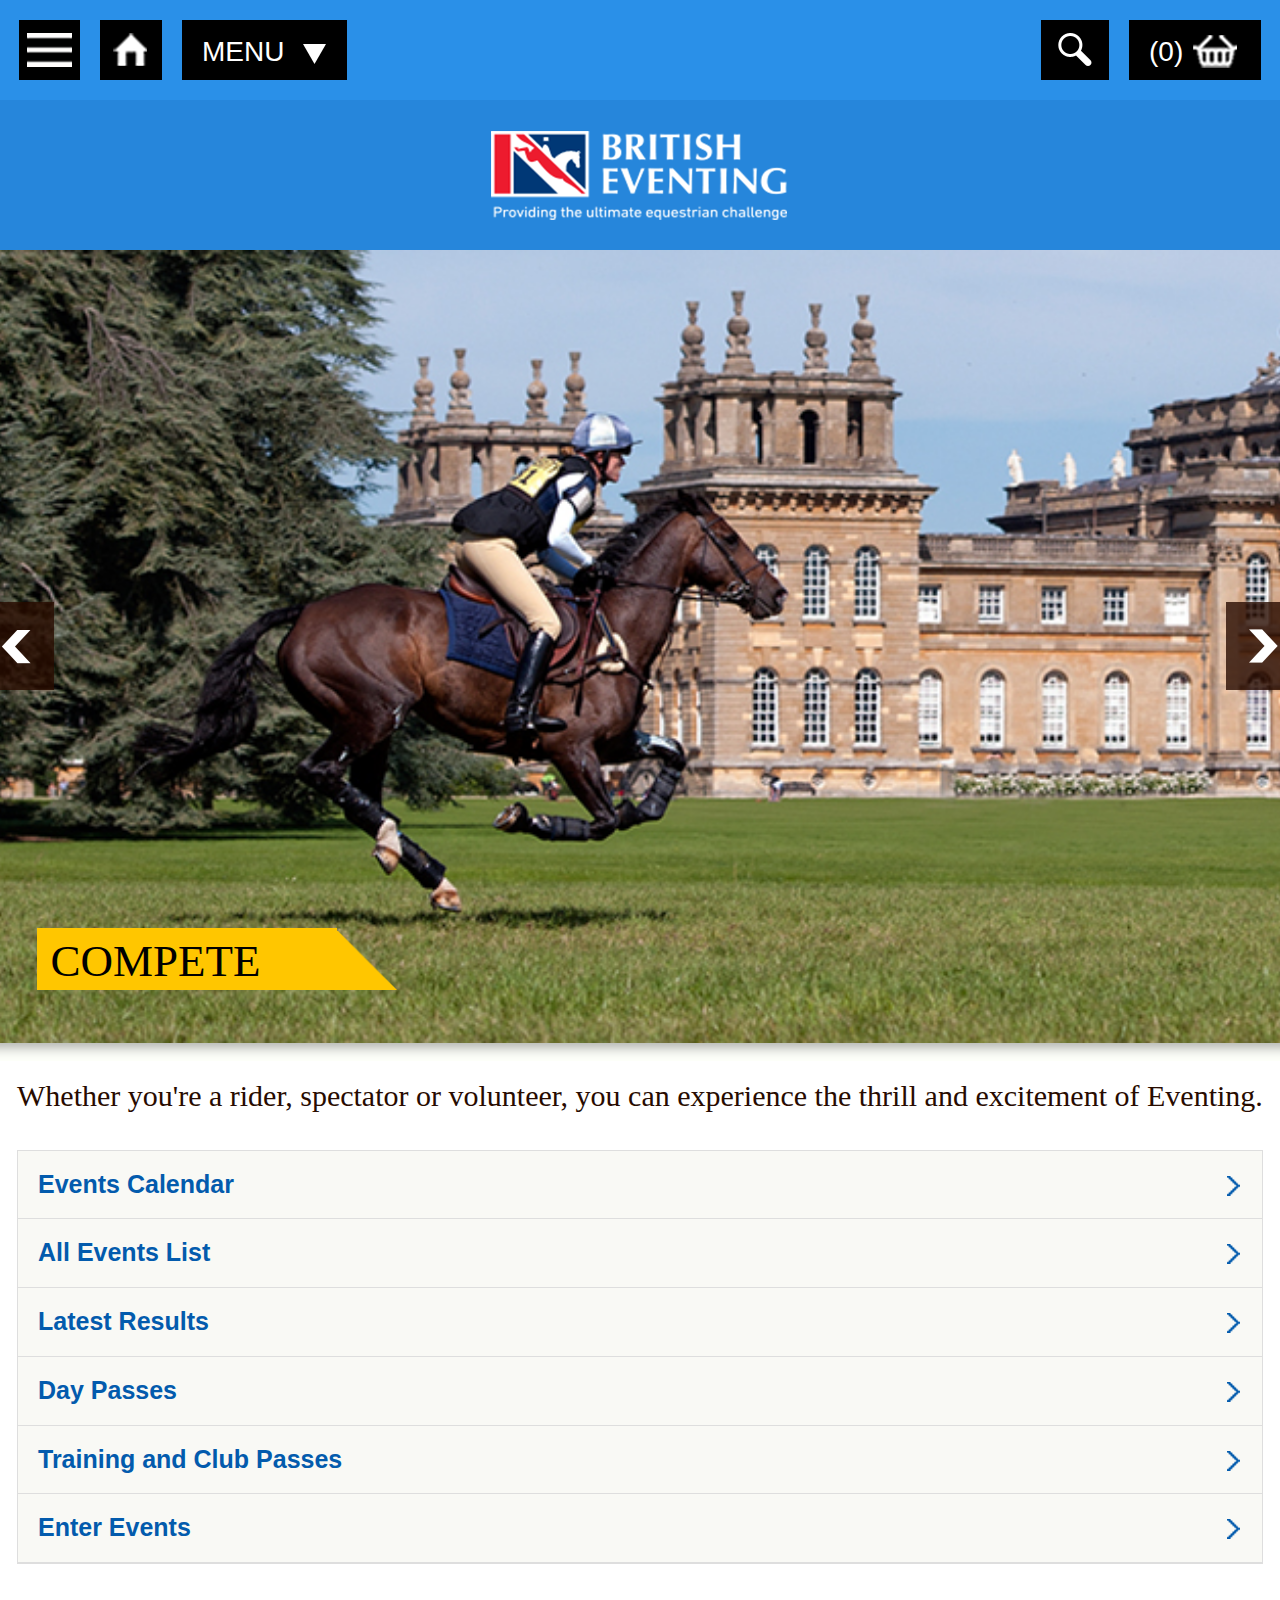
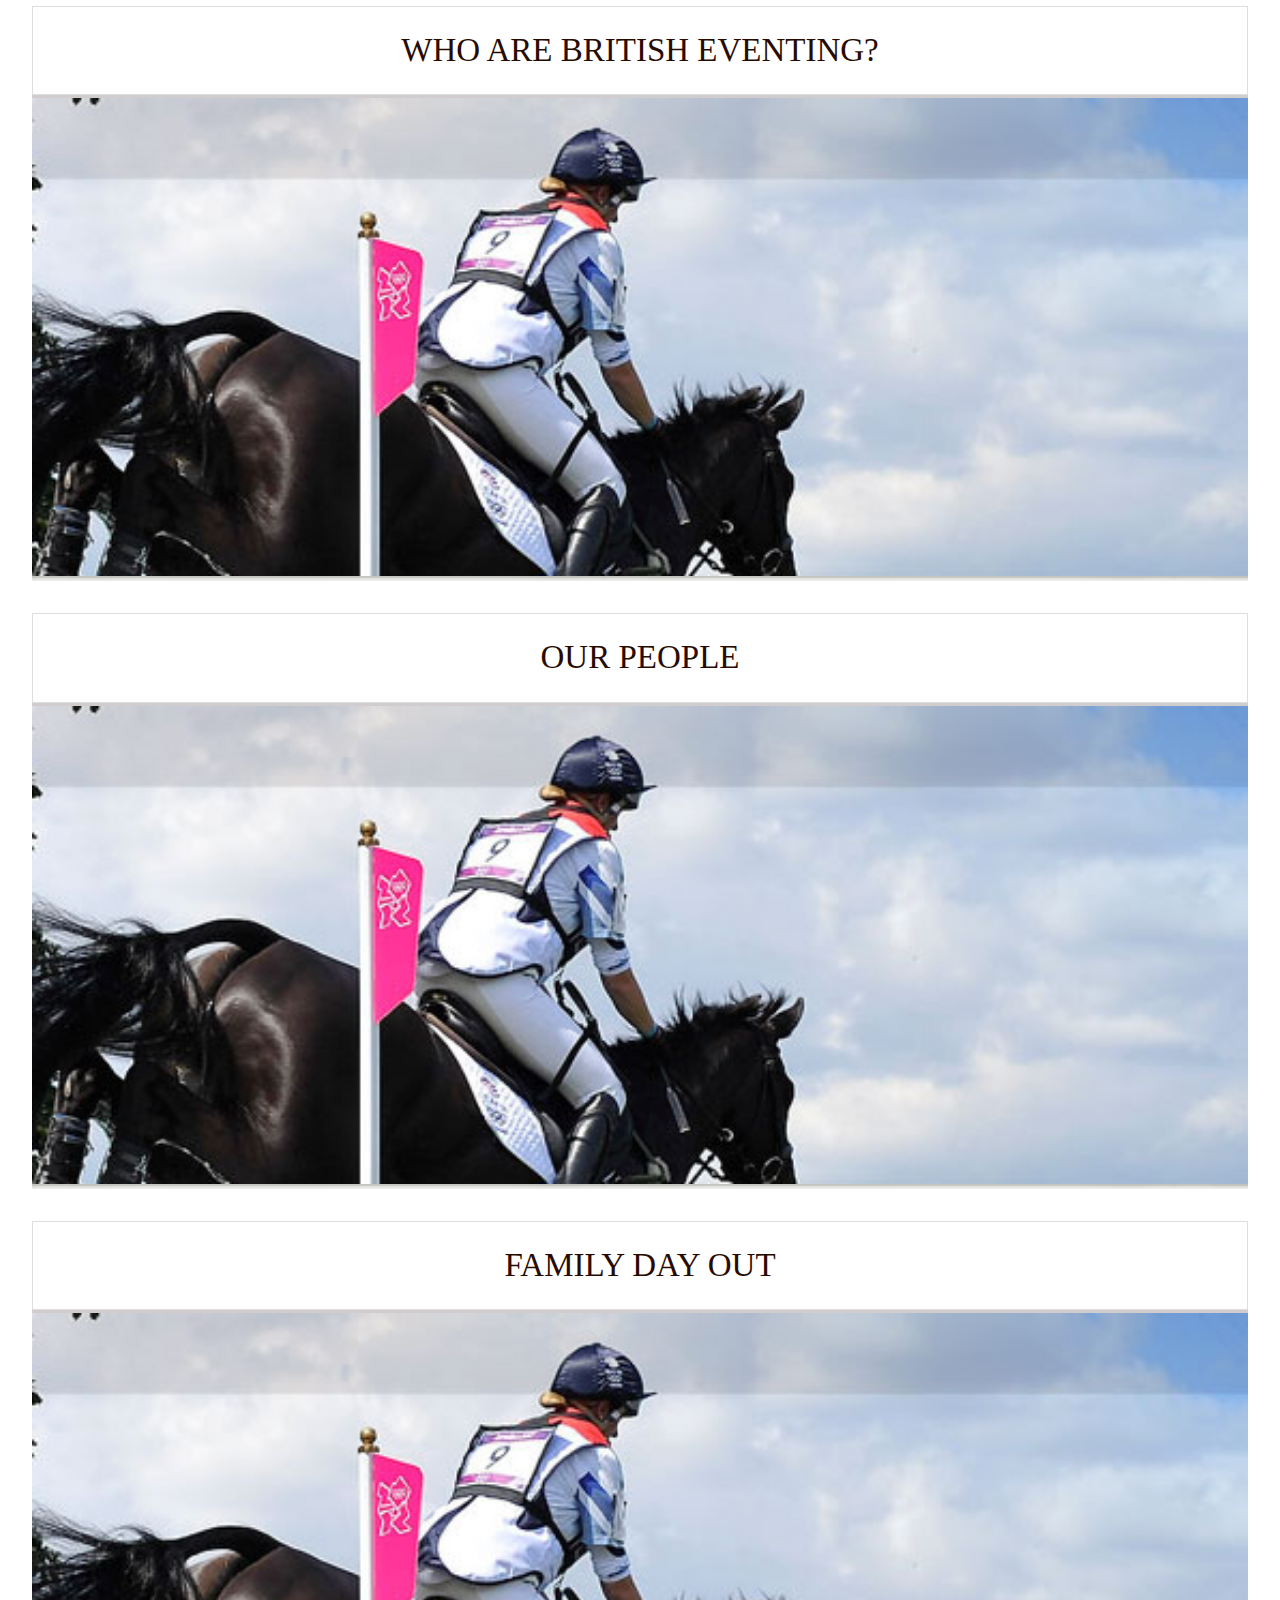
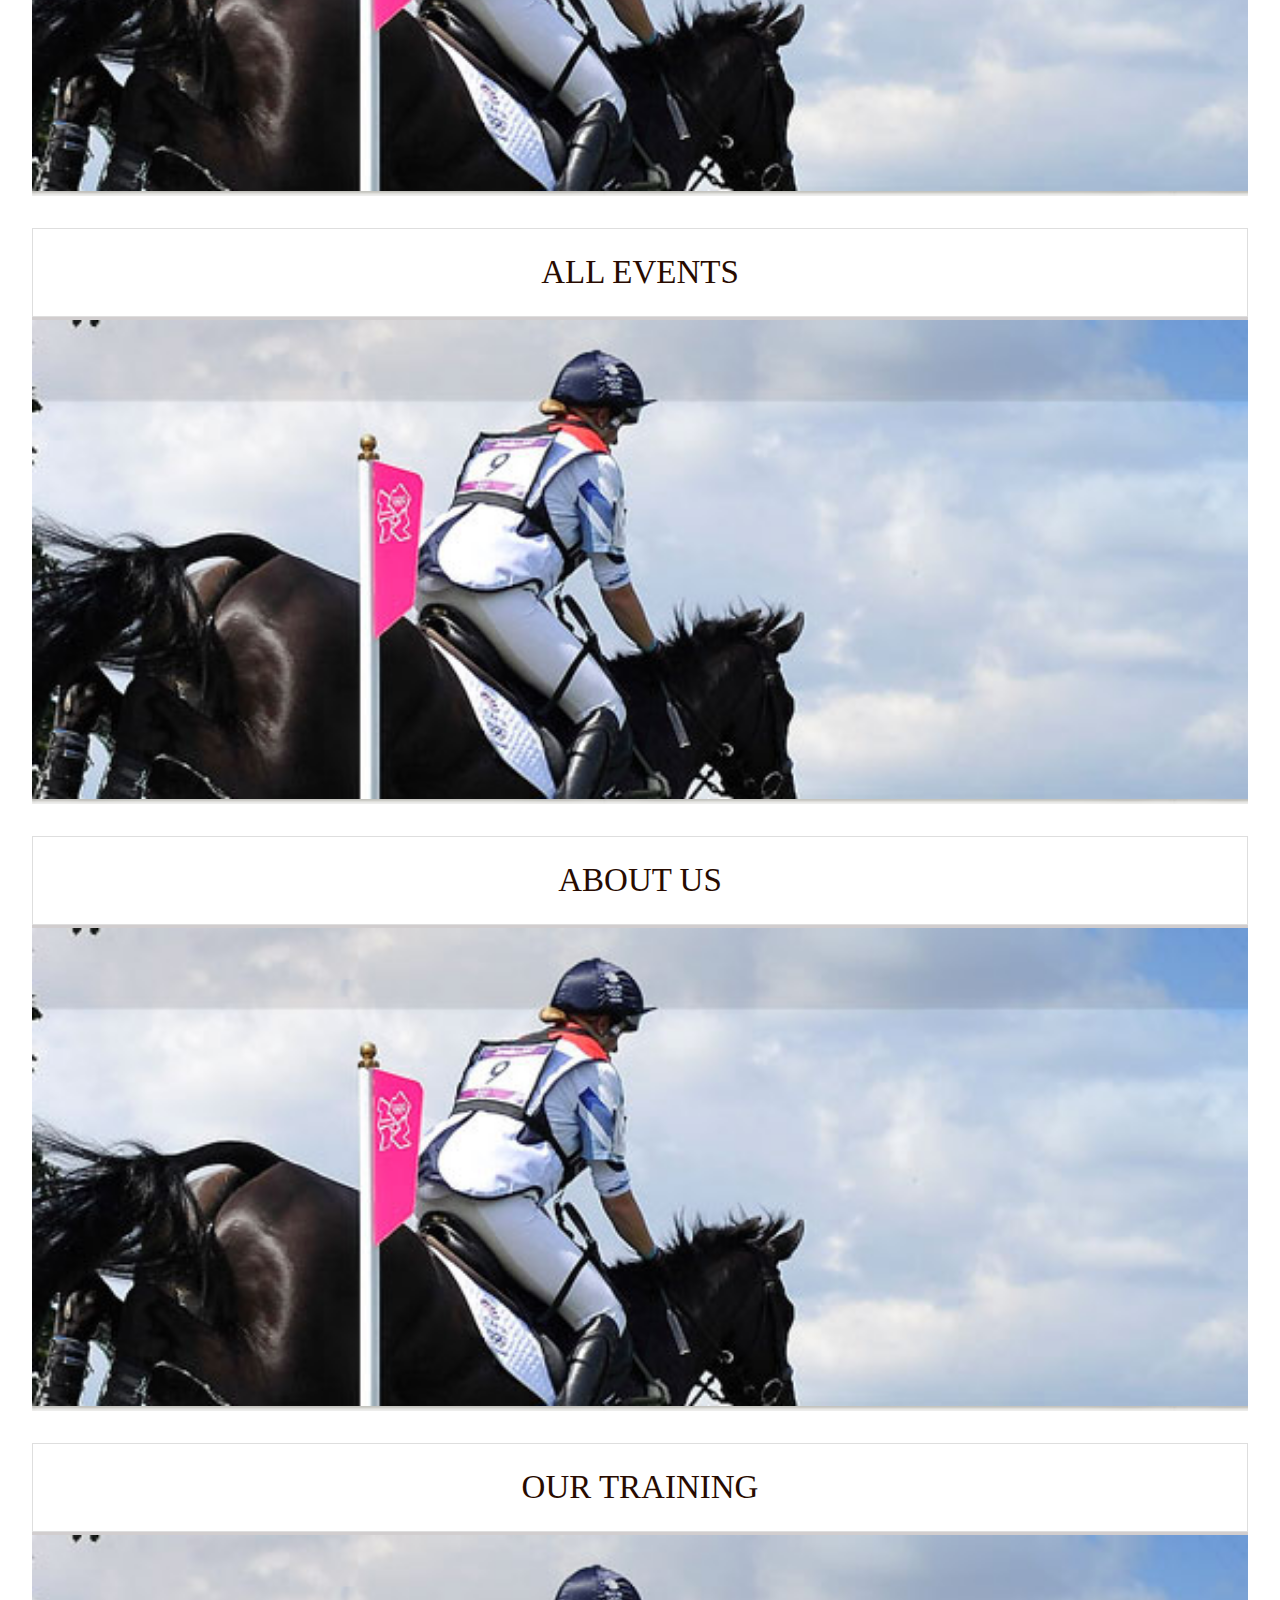
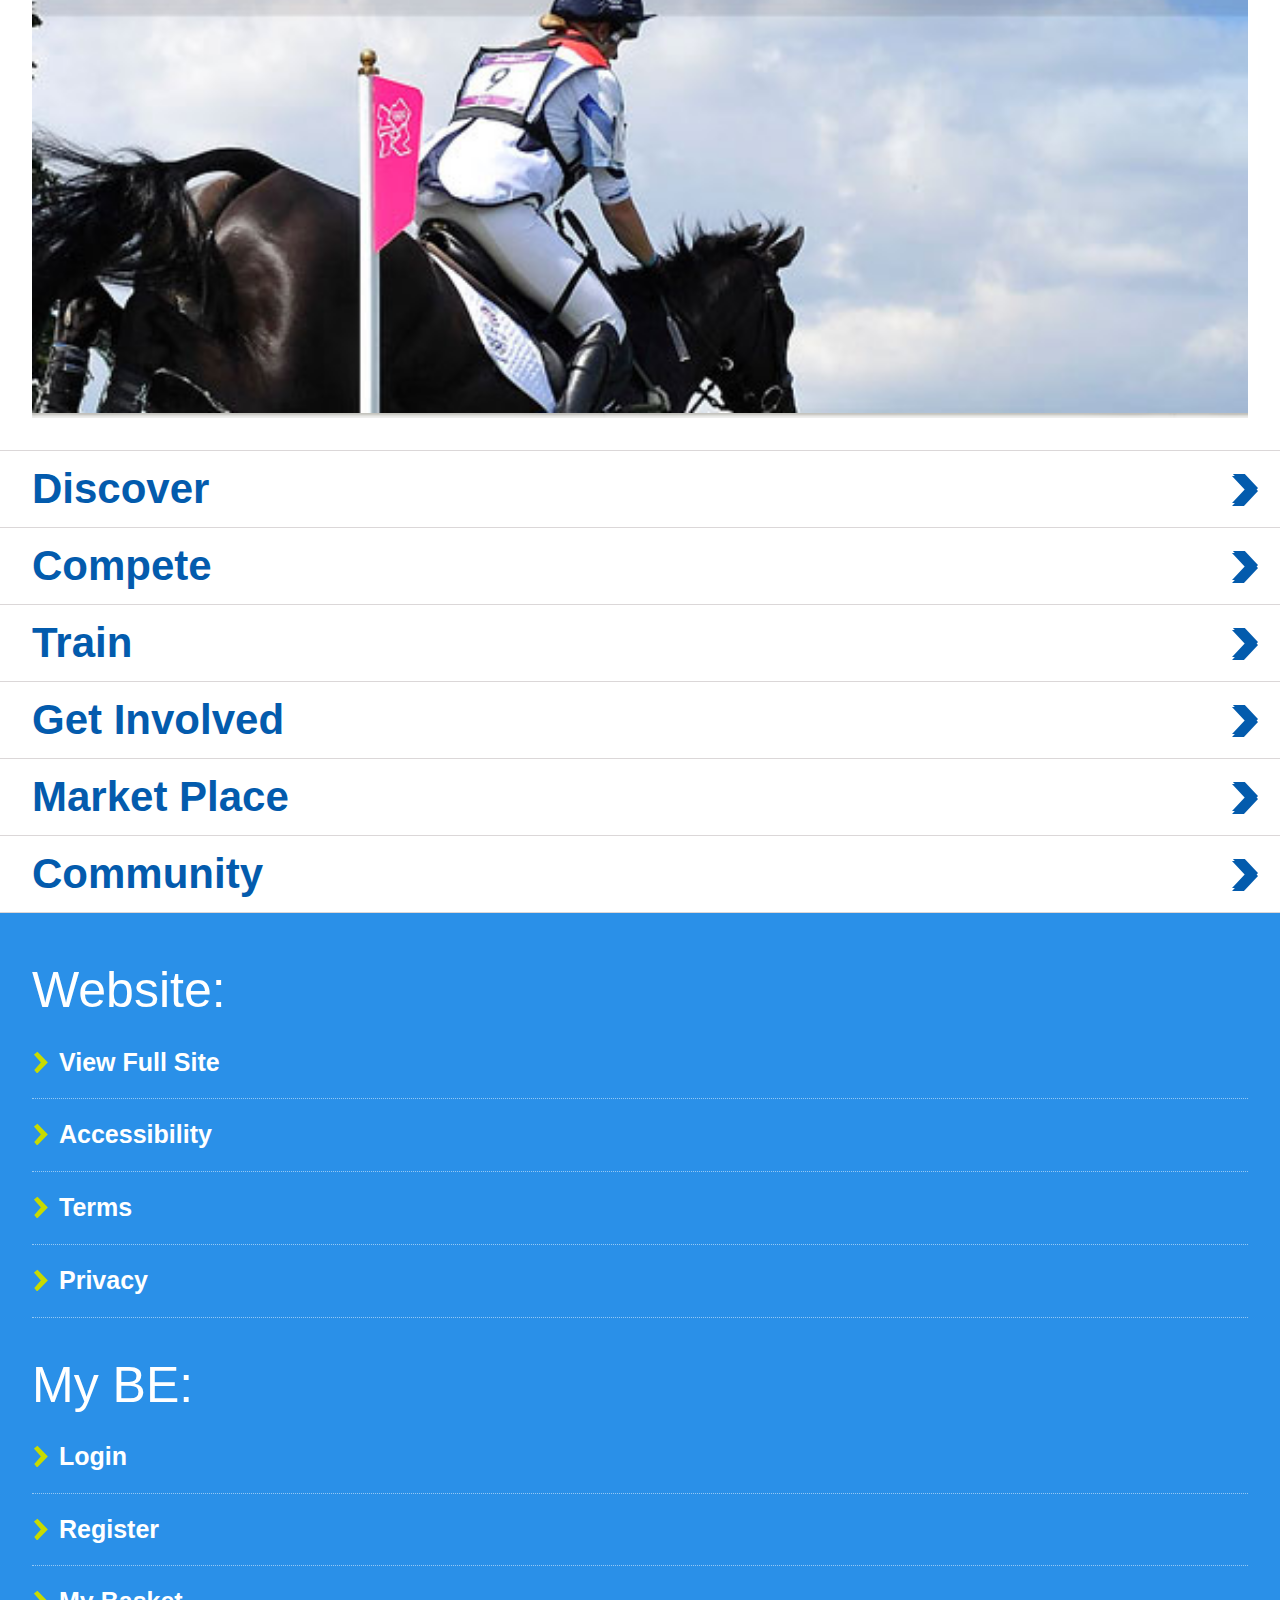
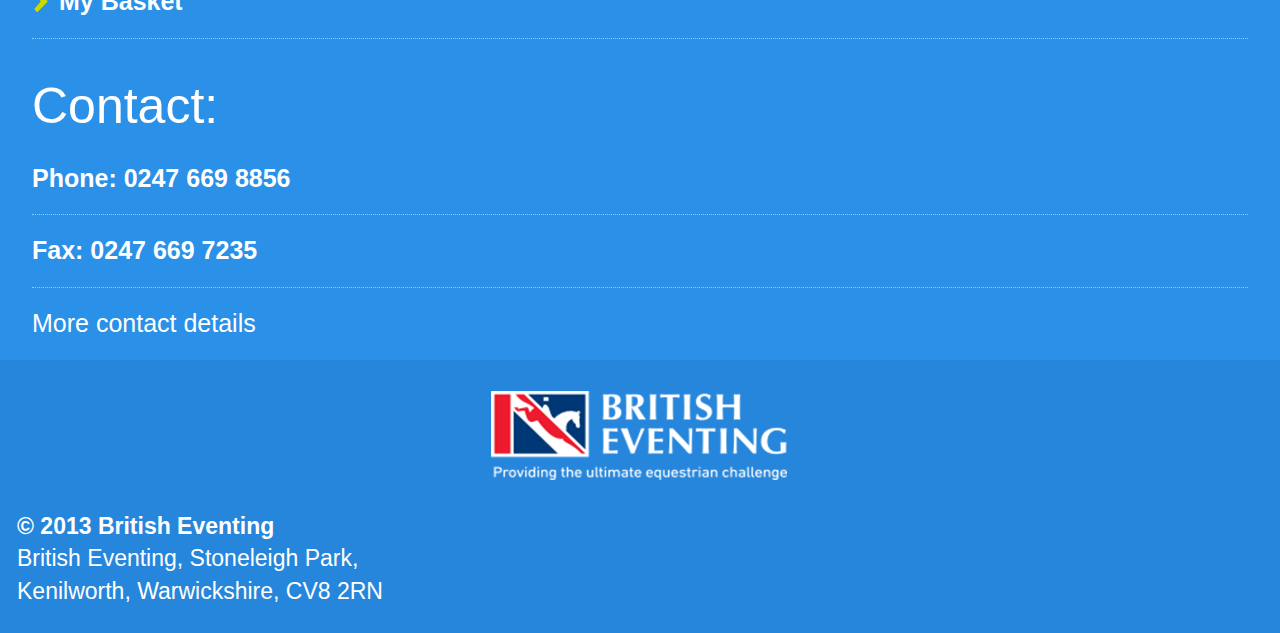
==== commit de62446d: "commit index 2" ====
--- a/index_2.html
+++ b/index_2.html
@@ -103,9 +103,44 @@
 				</div>
                 <div class="row module" style="position: relative;">
                     <div class="header inner font-gothamlight ">WHO ARE BRITISH EVENTING?</div>
-                    <div class="module-image-area" style="position: absolute; left: 0; right: 0; top: 0; padding: 0; height: 100%; width: 100%; text-align: center; overflow: hidden;">
-                        <img class="module-img" style="z-index: 1;" src="images/module-example.jpg" alt="Example" />
-                        <div class="module-image-area-shadow" style="z-index: 2; background: url('../images/bg-module.png') repeat-x; position:relative; width:auto; height:auto;"></div>
+                    <div class="module-image-area">
+                        <img class="module-img" src="images/module-example.jpg" alt="Example" />
+                        <div class="module-image-area-shadow"></div>
+                    </div>
+                </div>
+                  <div class="row module" style="position: relative;">
+                    <div class="header inner font-gothamlight ">OUR PEOPLE</div>
+                    <div class="module-image-area">
+                        <img class="module-img" src="images/module-example.jpg" alt="Example" />
+                        <div class="module-image-area-shadow"></div>
+                    </div>
+                </div>
+                  <div class="row module" style="position: relative;">
+                    <div class="header inner font-gothamlight ">FAMILY DAY OUT</div>
+                    <div class="module-image-area">
+                        <img class="module-img" src="images/module-example.jpg" alt="Example" />
+                        <div class="module-image-area-shadow"></div>
+                    </div>
+                </div>
+                  <div class="row module" style="position: relative;">
+                    <div class="header inner font-gothamlight ">ALL EVENTS</div>
+                    <div class="module-image-area">
+                        <img class="module-img" src="images/module-example.jpg" alt="Example" />
+                        <div class="module-image-area-shadow"></div>
+                    </div>
+                </div>
+                  <div class="row module" style="position: relative;">
+                    <div class="header inner font-gothamlight ">ABOUT US</div>
+                    <div class="module-image-area">
+                        <img class="module-img" src="images/module-example.jpg" alt="Example" />
+                        <div class="module-image-area-shadow"></div>
+                    </div>
+                </div>
+                  <div class="row module" style="position: relative;">
+                    <div class="header inner font-gothamlight ">OUR TRAINING</div>
+                    <div class="module-image-area">
+                        <img class="module-img" src="images/module-example.jpg" alt="Example" />
+                        <div class="module-image-area-shadow"></div>
                     </div>
                 </div>
 			</div><!-- british_eventing_wrapper -->
--- a/css/main.css
+++ b/css/main.css
@@ -554,17 +554,21 @@
         }
 
 .module {
-        padding:0px 32px 32px 32px;
-        background-color: #fff;        
+        padding: 0px 0px 5px 0px;
+        background-color: #fff;       
         background: url('../images/bg-module.png') repeat-x;
         background-position:left bottom;
+        position: relative;
+        z-index: 9999;
+        margin: 0px 32px 32px 32px;
 }
 .inner {
          padding: 20px 0px 20px 0px;
          font-size: 33px;   
          border: 1px solid #dedede;
          text-align: center;
-         
+         background: none;
+         background-color: #fff;
 }
 
 .module-img {
@@ -779,7 +783,7 @@
 .events-search-bottom-left
 {
     float: left;
-    width: 100%;
+    
 }
 .events-search-bottom-right
 {
@@ -820,7 +824,7 @@
         width: 100%;
 }
 #search_form .search_inp {
-    width:100%;
+    width:94%;
     height:60px;
     float:left;
 
@@ -852,6 +856,7 @@
     color: #fff;
     font-size: 45px;
     width: 100%;
+    margin-left:0px;
 }
 .main-nav .compete_menu a {
     color: #FFF;
@@ -874,6 +879,8 @@
 }
 .module-image-area {
     position:relative;
+    border-top: 2px solid #d1cdce;
+    border-width: medium;
 }
  @media (max-width: 510px) {
         .main-nav #search_form {
@@ -1019,7 +1026,7 @@
 }
 .events-search-textbox-item{
     padding: 10px 10px 10px 10px;
-    width:85%;
+    width:100%;
    }
 .icon-img-events-hub
 {
@@ -1045,7 +1052,7 @@
             width: 106%;
 }
     }
-    @media (min-width: 511px) 
+    @media (max-width: 511px) 
     {
         .event-content-mini .event-content-mini-right {
         padding-right: 15px;
@@ -1056,4 +1063,294 @@
             border-top: 1px solid #dbd7d8;
             width: 109%;
 }
-    }+    }
+
+/*index_2_main-nav*/
+
+@media (max-width: 990px) {
+    #main-nav-2 .main-nav #search_form {
+        background-color: #2a90e8;
+        height: 100px;
+        width: 100%;
+        padding: 0px 30px 0px 15px;
+    }
+
+    .header .navigation, .header .logo, .header .compete_menu {
+        padding-left: 15px;
+        padding-right: 30px;
+    }
+
+    #main-nav-2 .pull-left {
+        float: left;
+        width: 92%;
+    }
+
+        #main-nav-2 .pull-left .main-nav {
+            padding-left: 15px;
+            padding-right: 0px;
+        }
+
+    #main-nav-2 .pull-left {
+        float: left;
+        width: 88%;
+        margin-right: 0px;
+    }
+
+    #main-nav-2 #search_form .nav_btn {
+        float: left;
+        padding-right: 15px;
+        background-color: #000;
+        border-radius: 0px;
+        display: block;
+        margin-right: 0px;
+    }
+
+    #main-nav-2 #search_form .search_inp {
+        width: 88%;
+        height: 60px;
+        float: left;
+    }
+
+    #main-nav-2 .pull-right {
+        float: right;
+        margin-right: 0px;
+    }
+
+    #main-nav-2 .main-nav .row {
+        padding-left: 47px;
+        padding-right: 34px;
+    }
+
+    #main-nav-2 .header .navigation, .header .logo, .header .compete_menu {
+        padding-left: 15px;
+        padding-right: 30px;
+        margin-left: -15px;
+        margin-right: 0px;
+    }
+
+    #main-nav-2 .header .compete_menu a {
+        color: #FFF;
+        padding-left: 30px;
+    }
+
+        #main-nav-2 .header .compete_menu a img {
+            float: right;
+            padding-top: 20px;
+            padding-right: 10px;
+        }
+
+    #main-nav-2 .left0 {
+        margin-right: 0px;
+    }
+
+    #main-nav-2 ul.events_list {
+        list-style: none;
+        padding-left: 0px;
+        background-color: #f9f9f5;
+        border: 1px solid #dedede;
+        margin-bottom: 0px;
+    }
+
+        #main-nav-2 ul.events_list li a {
+            color: #035bad;
+            padding-left: 50px;
+        }
+.slider-h3-yellow {
+    position: absolute;
+    left: 4%;
+    margin-left: 0px;
+    z-index: 999;
+    top: 83%;
+    text-decoration: none;
+    margin-top: 9px;
+}
+}
+@media (max-width: 910px) {
+     #main-nav-2 #search_form .search_inp {
+        width: 85%!important;
+        height: 60px;
+        float: left;
+    }
+.slider-h3-yellow {
+    position: absolute;
+    left: 4%;
+    margin-left: 0px;
+    z-index: 999;
+    top: 83%;
+    text-decoration: none;
+    margin-top: 6px;
+}
+}
+@media (max-width: 880px) {
+     #main-nav-2 #search_form .search_inp {
+        width: 85%!important;
+        height: 60px;
+        float: left;
+    }
+
+}
+@media (max-width: 768px) {
+    #main-nav-2 #search_form .search_inp {
+        width: 83%!important;
+        height: 60px;
+        float: left;
+    }
+.slider-h3-yellow {
+    position: absolute;
+    left: 4%;
+    margin-left: 0px;
+    z-index: 999;
+    top: 83%;
+    text-decoration: none;
+    margin-top:-11px;
+}
+}
+@media (max-width: 690px){ #main-nav-2 #search_form .search_inp {
+    width: 77%!important;
+    height: 60px;
+    float: left;
+}
+ #main-nav-2 .pull-left {
+    float: left;
+    width: 86%;
+    margin-right: 0px;
+}
+ #main-nav-2 ul.events_list li a {
+color: #035bad;
+padding-left: 30px;
+}
+ ul.events_list li {
+font-size: 21px;
+font-weight: bold;
+}
+}
+@media (max-width: 600px){ #main-nav-2 #search_form .search_inp {
+    width: 75%!important;
+    height: 60px;
+    float: left;
+}
+ #main-nav-2 .pull-left {
+    float: left;
+    width: 84%;
+    margin-right: 0px;
+}
+ #main-nav-2 .header .compete_menu a img {
+    float: right;
+    padding-top: 15px;
+    padding-right: 10px;
+}
+ #main-nav-2 .header .compete_menu a img {
+    float: right;
+    padding-top: 12px;
+    padding-right: 10px;
+}
+ ul.events_list li img {
+    float: right;
+    margin-top: 1px;
+}
+     ul.events_list li {
+    font-size: 16px;
+    font-weight: bold;
+}
+}
+@media (max-width: 560px){ #main-nav-2 #search_form .search_inp {
+    width: 72%;
+    height: 60px;
+    float: left;
+}
+ #main-nav-2 .pull-left {
+    float: left;
+    width: 80%;
+    margin-right: 0px;
+}
+ .header .compete_menu {
+color: #fff;
+font-size: 42px;
+}
+ #main-nav-2 .header .navigation, .header .logo, .header .compete_menu {
+    padding-left: 10px;
+    padding-right: 30px;
+    margin-left: -15px;
+    margin-right: 0px;
+}
+ .slider-h3-yellow {
+position: absolute;
+left: 4%;
+margin-left: 0px;
+z-index: 999;
+top: 83%;
+text-decoration: none;
+margin-top: -25px;
+}
+}
+@media (max-width: 540px){ #main-nav-2 #search_form .search_inp {
+    width: 70%!important;
+    height: 60px;
+    float: left;
+}
+ #main-nav-2 .pull-left {
+    float: left;
+    width: 80%;
+    margin-right: 0px;
+}
+ .header .compete_menu {
+    color: #fff;
+    font-size: 37px;
+}
+ #main-nav-2 .header .navigation, .header .logo, .header .compete_menu {
+    padding-left: 5px;
+    padding-right: 30px;
+    margin-left: -15px;
+    margin-right: 0px;
+}
+  ul.events_list li img {
+    float: right;
+    margin-top: 0px;
+}
+     ul.events_list li {
+    font-size: 14px;
+    font-weight: bold;
+}
+}
+@media (max-width: 500px){ #main-nav-2 #search_form .search_inp {
+    width: 67%!important;
+    height: 60px;
+    float: left;
+}
+ #main-nav-2 .pull-left {
+    float: left;
+    width: 76%;
+    margin-right: 0px;
+}
+ .header .compete_menu {
+    color: #fff;
+    font-size: 30px;
+}
+ #main-nav-2 .header .navigation, .header .logo, .header .compete_menu {
+    padding-left: 5px;
+    padding-right: 30px;
+    margin-left: -15px;
+    margin-right: 0px;
+}
+ #main-nav-2 ul.events_list li a {
+    color: #035bad;
+    padding-left: 20px;
+}
+ #main-nav-2 .header .compete_menu a img {
+    float: right;
+    padding-top: 10px;
+    padding-right: 10px;
+}
+      ul.events_list li {
+    font-size: 12px;
+    font-weight: bold;
+}
+.inner {
+    padding: 20px 0px 20px 0px;
+    font-size: 27px;
+    border: 1px solid #dedede;
+    text-align: center;
+    background: none;
+    background-color: #fff;
+    }
+}
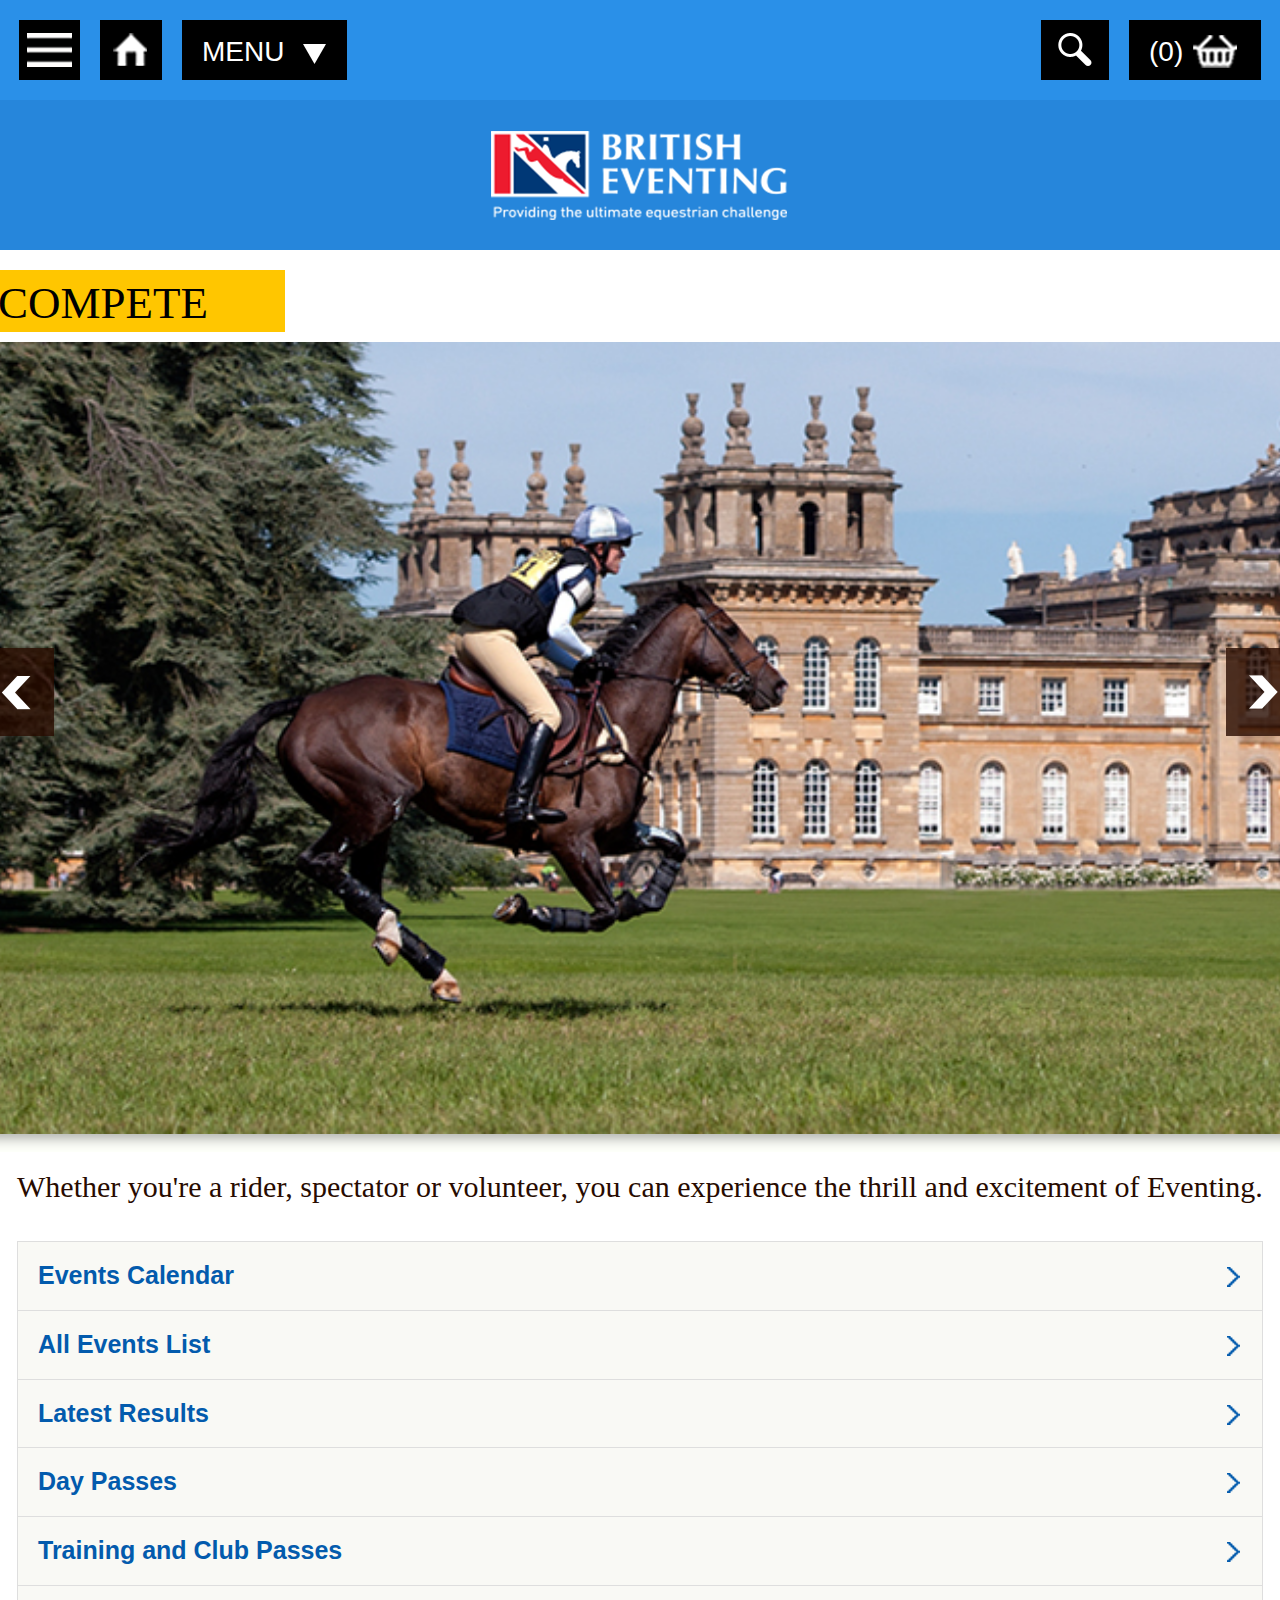
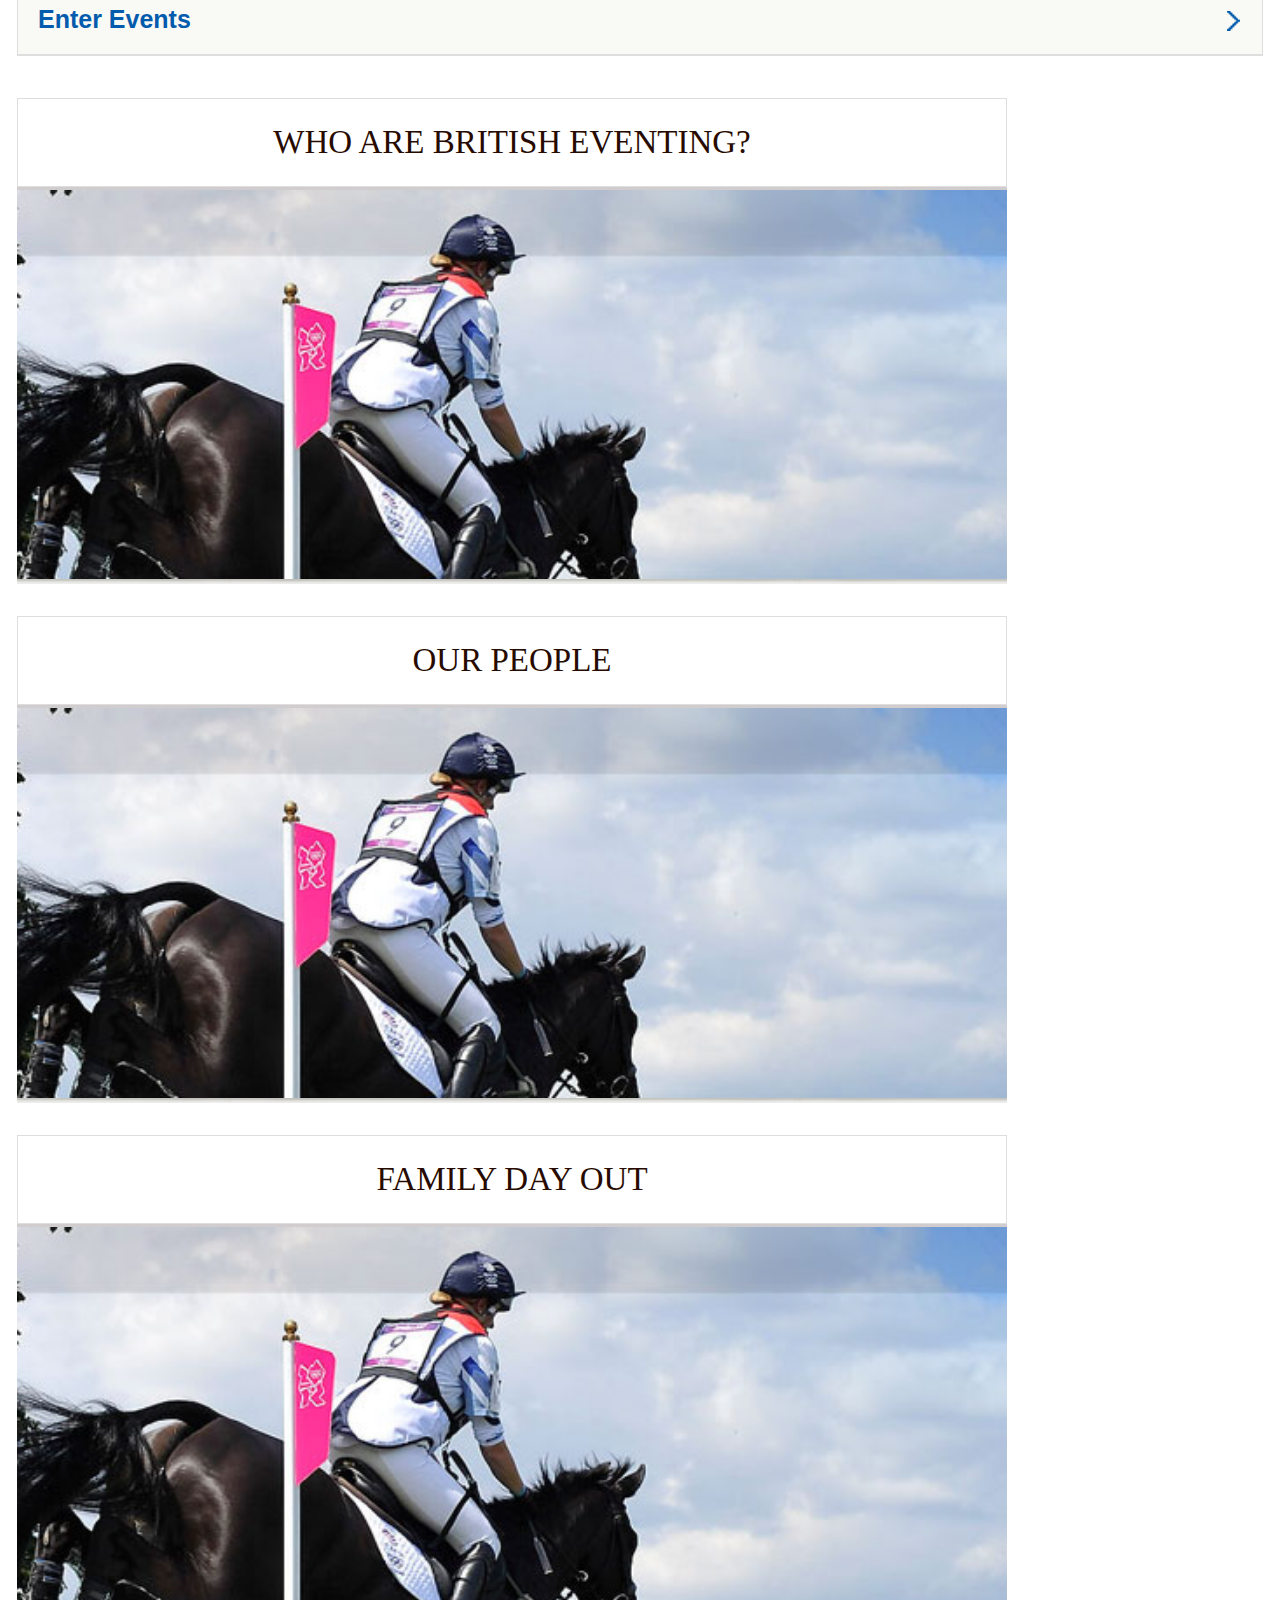
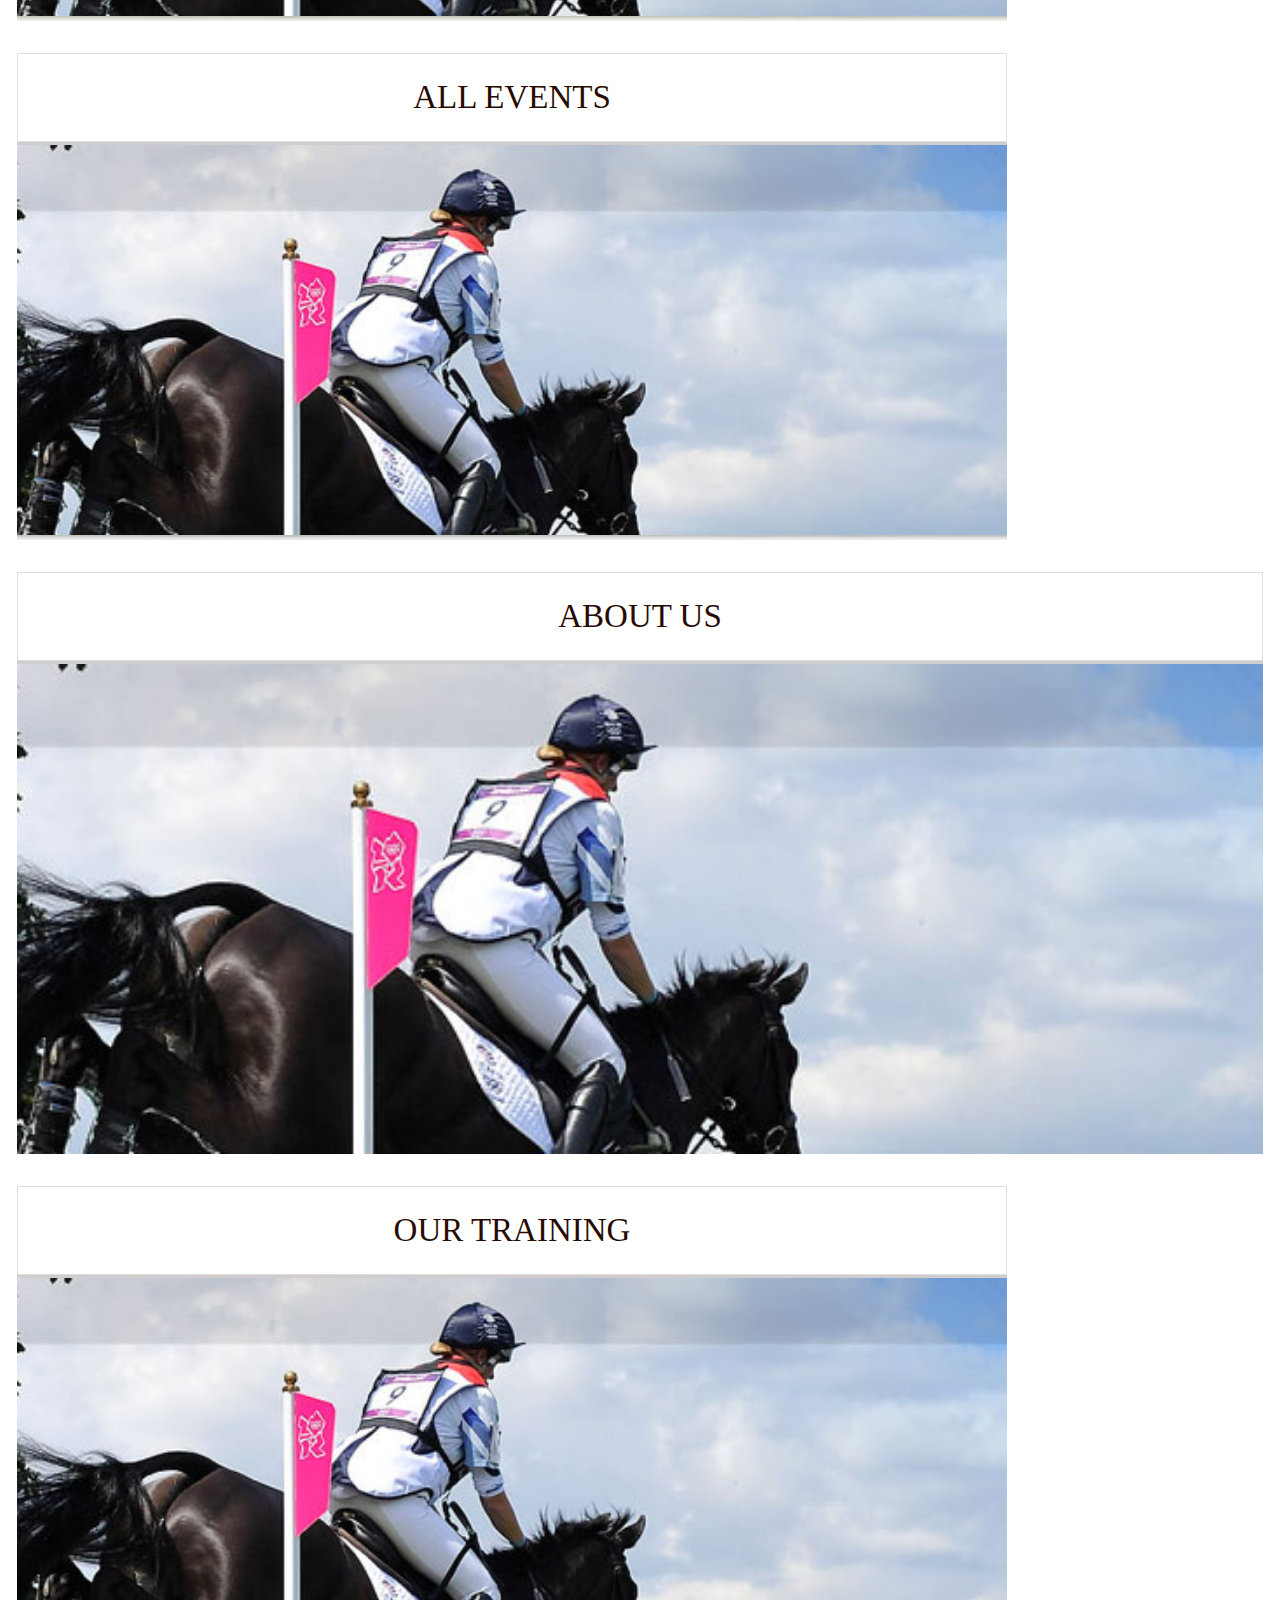
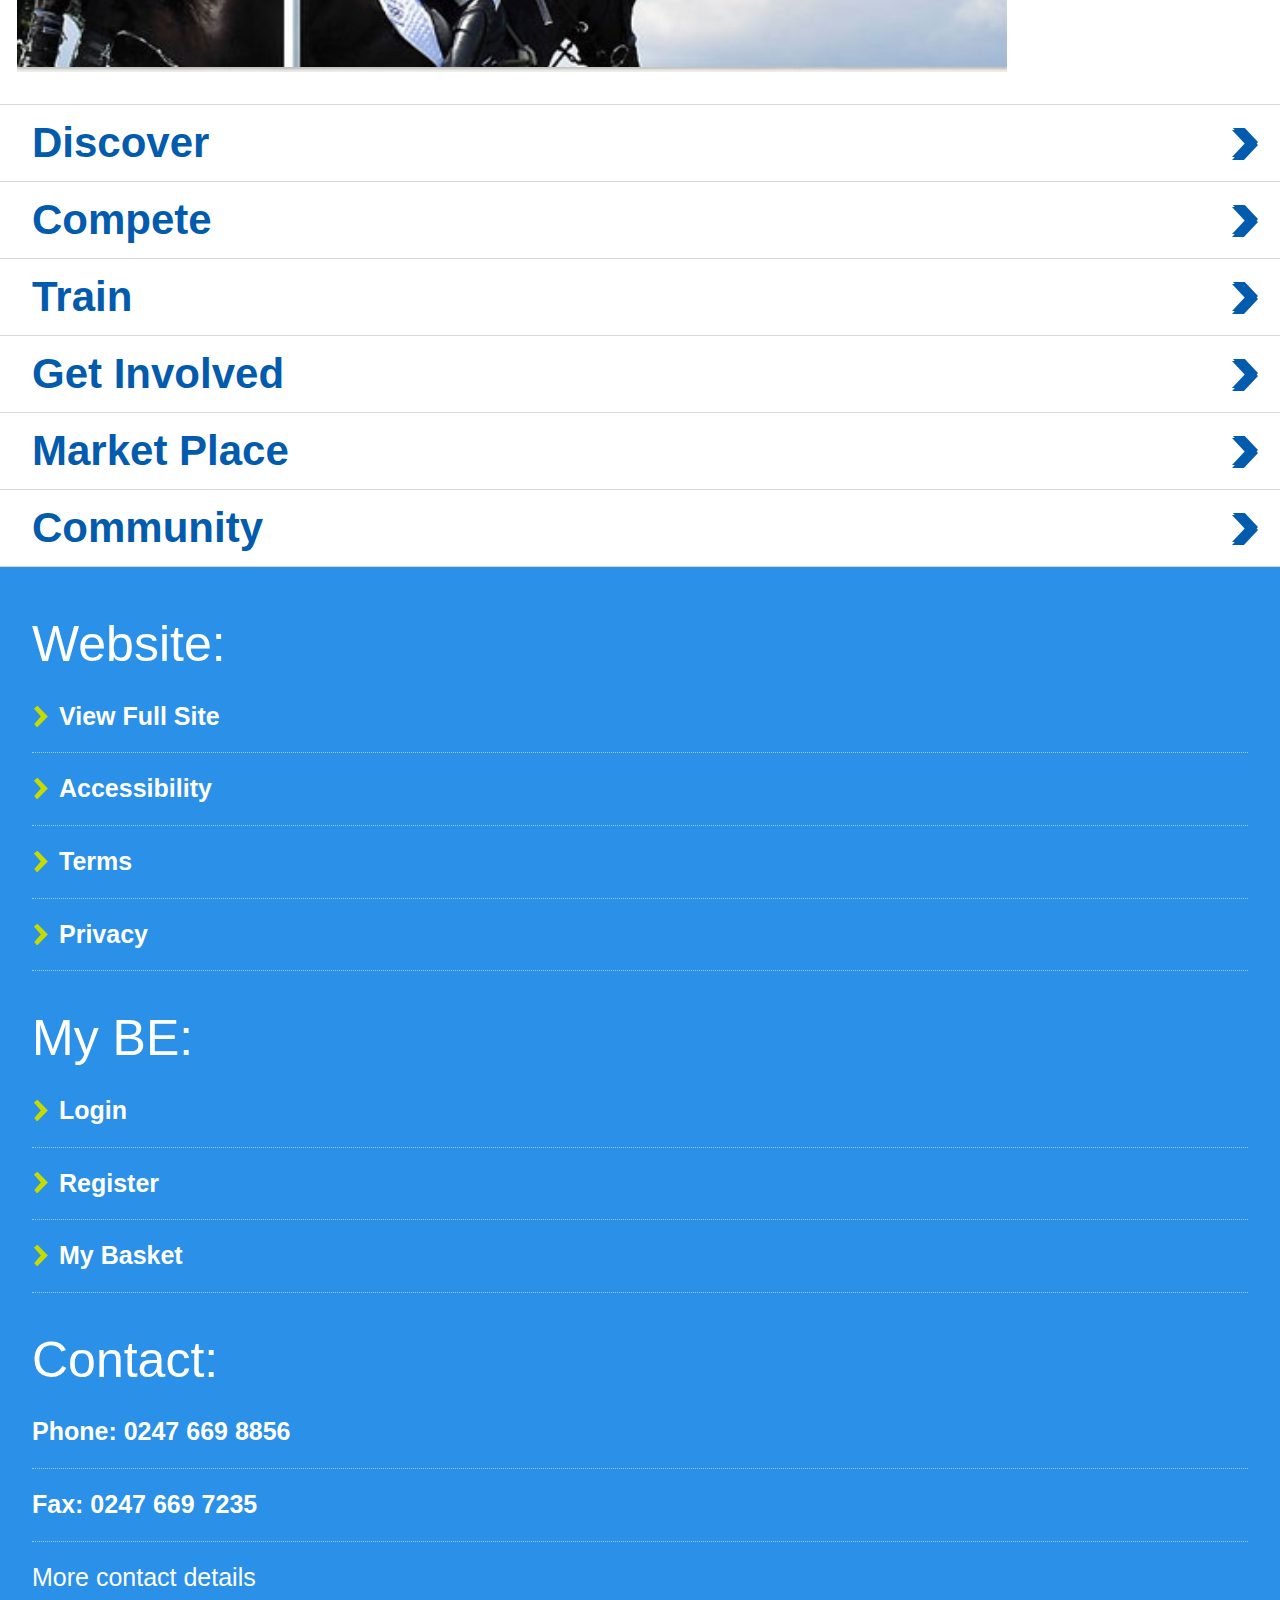
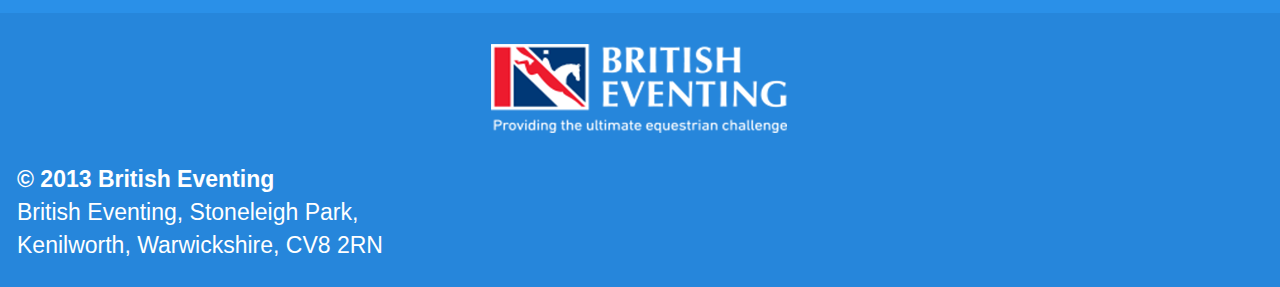
==== commit 2e41fe4f: "novi update davor" ====
--- a/index_2.html
+++ b/index_2.html
@@ -1,191 +1,217 @@
 <!DOCTYPE html>
 <html lang="en">
-	<head>
-		<meta id="Viewport" name="viewport" width="initial-scale=1.5, target-densitydpi=device-dpi, maximum-scale=1, minimum-scale=1, user-scalable=no">
-		<link rel="stylesheet" type="text/css" href="css/bootstrap.css">
-		<link rel="stylesheet" type="text/css" href="css/main.css">		
-		<script src="js/jquery-2.0.3.min.js"></script>
-		<script src="js/jquery.touchSwipe.min.js"></script>
-		
-		<!--<script src="js/bootstrap.js"></script>-->
-	</head>
-	<script>
-		var __slidable_images = []; //	Slike koje pripadaju slideru
-		var __active_index;			// 	Index (koja slika u nizu je aktivna)	
-		var sliders_count;			//	Koliko slika postoji koje pripadaju slider-u
-
-		$(document).ready(function(){					//	Ovo se izvrsava kada se ucita sav html/css
-			__slidable_images = $(".slideable");		//	Smjestimo u niz sve slike koje pripadaju slideru (tj koje imaju klasu .slideable)
-			__active_index = 0;							//	znamo da je prva slike aktivna, zato kazemo da je aktivni index 0
-			sliders_count = __slidable_images.length;	//	Sliders count-u kazemo koliko slika ima u nizu __slideable_images
-
-			$(".slideable").swipe({
-				swipeLeft:function(event, direction, distance, duration, fingerCount) {
-					slide_left();
-				},
-				swipeRight: function(event, direction, distance, duration, fingerCount){
-					slide_right();
-				}
-			});
-		});
-
-		function slide_left(){
-			$(__slidable_images[__active_index]).removeClass('active').addClass('hidden');		//	aktivnoj slici oduzni klasu active i dodaj joj klasu hidden
-
-			if (__active_index - 1 >= 0){		//	Ako e aktivni index kada se umanji manji veci ili jednak 0 prebaci na prethodnu sliku			
-				$(__slidable_images[__active_index - 1]).addClass('active').removeClass('hidden');  // 	slici sa manjim indexom (koja je sljedeca uljevo) dodaj klasu active a oduzmi klasu hidden
-				__active_index--;	//	Index koji oznacava aktivnu sliku umanji za jedan
-			}else{	// Ako je index 0, tj kada se umanji manji od 0
-				__active_index = sliders_count -1;
-				$(__slidable_images[__active_index ]).addClass('active').removeClass('hidden');  // 	slici sa manjim indexom (koja je sljedeca uljevo) dodaj klasu active a oduzmi klasu hidden
-			}
-			
-		}
-
-		function slide_right(){
-			$(__slidable_images[__active_index]).removeClass('active').addClass('hidden');
-
-			if (__active_index + 1 < sliders_count){				
-				$(__slidable_images[__active_index + 1]).addClass('active').removeClass('hidden');
-				__active_index = __active_index + 1;
-			}else{
-				__active_index = 0;
-				$(__slidable_images[__active_index]).addClass('active').removeClass('hidden');
-				
-			}
-		}
-	</script>
-	<body>
-		<div class="be_640"> <!-- temp width wrapper -->
-			<div class="british_eventing_wrapper">
-				<div class="header">
-					<div class="navigation row">
-						<div class="pull-left">
-							<div class="more pull-left"><a href="#" class="nav_btn"><img src="images/more_l.png" /></a></div>
-							<div class="home pull-left"><a href="#" class="nav_btn home"><img src="images/home.png" /></a></div>
-							<div class="menu pull-left"><a href="#" class="nav_btn menu"><span class="hide_on_small">MENU</span> <img src="images/down_arrow_white.png" /></a></div>
-						</div>
-						<div class="pull-right">
-							<div class="search pull-left"><a href="#" class="nav_btn search"><img src="images/search.png" /></a></div>
-							<div class="shopping_cart pull-left"><a href="#" class="nav_btn shopping_cart">(0) <img src="images/shopping_cart.png" /></a></div>
-						</div>
-						<div class="clear"></div>
-					</div>
-
-					<div class="logo row">
-						<div class="col-12"><img src="images/british_eventing_logo.png" /></div>
-					</div>
-					<div class="slider row">
-                        <a href="#category" class="slider-h3-yellow">
-                            <h3 style="">COMPETE</h3>
-                            <img src="images/h1-placeholder.png" alt="read more"/>
-                        </a>
-						<a href="#" onclick="slide_left();" class="slide_l"></a>
-						<a href="#" onclick="slide_right();" class="slide_r"></a>
-						<img src="images/be_slide1.jpg" class="slideable active"/>
-						<img src="images/be_slide2.jpg" class="slideable hidden"/>
-						<img src="images/be_slide3.jpg" class="slideable hidden"/>
-					</div>
-					
-				</div><!-- header -->
-				<div class="row compete_wrapper font-gothamlight">
-					Whether you're a rider, spectator or volunteer, you can experience the thrill and excitement of Eventing.
-				</div>
-				<div class="row padded32">
-					<ul class="events_list">
-						<li><a href="#">Events Calendar<img src="images/arrow_r_light.png" /></a></li>
-						<li><a href="#">All Events List<img src="images/arrow_r_light.png" /></a></li>
-						<li><a href="#">Latest Results<img src="images/arrow_r_light.png" /></a></li>
-						<li><a href="#">Day Passes<img src="images/arrow_r_light.png" /></a></li>
-						<li><a href="#">Training and Club Passes<img src="images/arrow_r_light.png" /></a></li>
-						<li><a href="#">Enter Events<img src="images/arrow_r_light.png" /></a></li>
-					</ul>
-				</div>
-                <div class="row module" style="position: relative;">
+<head>
+    <meta id="Viewport" name="viewport" width="initial-scale=1.5, target-densitydpi=device-dpi, maximum-scale=1, minimum-scale=1, user-scalable=no">
+    <link rel="stylesheet" type="text/css" href="css/bootstrap.css">
+    <link rel="stylesheet" type="text/css" href="css/main.css">
+    <script src="js/jquery-2.0.3.min.js"></script>
+    <script src="js/jquery.touchSwipe.min.js"></script>
+
+    <!--<script src="js/bootstrap.js"></script>-->
+</head>
+<script>
+    var __slidable_images = []; //	Slike koje pripadaju slideru
+    var __active_index;			// 	Index (koja slika u nizu je aktivna)	
+    var sliders_count;			//	Koliko slika postoji koje pripadaju slider-u
+
+    $(document).ready(function () {					//	Ovo se izvrsava kada se ucita sav html/css
+        __slidable_images = $(".slideable");		//	Smjestimo u niz sve slike koje pripadaju slideru (tj koje imaju klasu .slideable)
+        __active_index = 0;							//	znamo da je prva slike aktivna, zato kazemo da je aktivni index 0
+        sliders_count = __slidable_images.length;	//	Sliders count-u kazemo koliko slika ima u nizu __slideable_images
+
+        $(".slideable").swipe({
+            swipeLeft: function (event, direction, distance, duration, fingerCount) {
+                slide_left();
+            },
+            swipeRight: function (event, direction, distance, duration, fingerCount) {
+                slide_right();
+            }
+        });
+    });
+
+    function slide_left() {
+        $(__slidable_images[__active_index]).removeClass('active').addClass('hidden');		//	aktivnoj slici oduzni klasu active i dodaj joj klasu hidden
+
+        if (__active_index - 1 >= 0) {		//	Ako e aktivni index kada se umanji manji veci ili jednak 0 prebaci na prethodnu sliku			
+            $(__slidable_images[__active_index - 1]).addClass('active').removeClass('hidden');  // 	slici sa manjim indexom (koja je sljedeca uljevo) dodaj klasu active a oduzmi klasu hidden
+            __active_index--;	//	Index koji oznacava aktivnu sliku umanji za jedan
+        } else {	// Ako je index 0, tj kada se umanji manji od 0
+            __active_index = sliders_count - 1;
+            $(__slidable_images[__active_index]).addClass('active').removeClass('hidden');  // 	slici sa manjim indexom (koja je sljedeca uljevo) dodaj klasu active a oduzmi klasu hidden
+        }
+
+    }
+
+    function slide_right() {
+        $(__slidable_images[__active_index]).removeClass('active').addClass('hidden');
+
+        if (__active_index + 1 < sliders_count) {
+            $(__slidable_images[__active_index + 1]).addClass('active').removeClass('hidden');
+            __active_index = __active_index + 1;
+        } else {
+            __active_index = 0;
+            $(__slidable_images[__active_index]).addClass('active').removeClass('hidden');
+
+        }
+    }
+</script>
+<body>
+    <div class="be_640">
+        <!-- temp width wrapper -->
+        <div class="british_eventing_wrapper">
+            <div class="header">
+                <div class="navigation row">
+                    <div class="pull-left">
+                        <div class="more pull-left"><a href="#" class="nav_btn">
+                            <img src="images/more_l.png" /></a></div>
+                        <div class="home pull-left"><a href="#" class="nav_btn home">
+                            <img src="images/home.png" /></a></div>
+                        <div class="menu pull-left"><a href="#" class="nav_btn menu"><span class="hide_on_small">MENU</span>
+                            <img src="images/down_arrow_white.png" /></a></div>
+                    </div>
+                    <div class="pull-right">
+                        <div class="search pull-left"><a href="#" class="nav_btn search">
+                            <img src="images/search.png" /></a></div>
+                        <div class="shopping_cart pull-left"><a href="#" class="nav_btn shopping_cart">(0)
+                            <img src="images/shopping_cart.png" /></a></div>
+                    </div>
+                    <div class="clear"></div>
+                </div>
+
+                <div class="logo row">
+                    <div class="col-12">
+                        <img src="images/british_eventing_logo.png" /></div>
+                </div>
+                <div class="slider row">
+                    <a href="#category" class="slider-h3-yellow">
+                        <h3 style="">COMPETE</h3>
+                        <img src="images/h1-placeholder.png" alt="read more" />
+                    </a>
+                    <a href="#" onclick="slide_left();" class="slide_l"></a>
+                    <a href="#" onclick="slide_right();" class="slide_r"></a>
+                    <img src="images/be_slide1.jpg" class="slideable active" />
+                    <img src="images/be_slide2.jpg" class="slideable hidden" />
+                    <img src="images/be_slide3.jpg" class="slideable hidden" />
+                </div>
+
+            </div>
+            <!-- header -->
+            <div class="row compete_wrapper font-gothamlight">
+                Whether you're a rider, spectator or volunteer, you can experience the thrill and excitement of Eventing.
+            </div>
+            <div class="row padded32">
+                <ul class="events_list">
+                    <li><a href="#">Events Calendar<img src="images/arrow_r_light.png" /></a></li>
+                    <li><a href="#">All Events List<img src="images/arrow_r_light.png" /></a></li>
+                    <li><a href="#">Latest Results<img src="images/arrow_r_light.png" /></a></li>
+                    <li><a href="#">Day Passes<img src="images/arrow_r_light.png" /></a></li>
+                    <li><a href="#">Training and Club Passes<img src="images/arrow_r_light.png" /></a></li>
+                    <li><a href="#">Enter Events<img src="images/arrow_r_light.png" /></a></li>
+                </ul>
+            </div>
+            <div class="row module" style="position: relative;">
+                <div class="border-shadow">
                     <div class="header inner font-gothamlight ">WHO ARE BRITISH EVENTING?</div>
                     <div class="module-image-area">
                         <img class="module-img" src="images/module-example.jpg" alt="Example" />
-                        <div class="module-image-area-shadow"></div>
-                    </div>
-                </div>
-                  <div class="row module" style="position: relative;">
+                    </div>
+                </div>
+            </div>
+            <div class="row module" style="position: relative;">
+                <div class="border-shadow">
                     <div class="header inner font-gothamlight ">OUR PEOPLE</div>
                     <div class="module-image-area">
                         <img class="module-img" src="images/module-example.jpg" alt="Example" />
-                        <div class="module-image-area-shadow"></div>
-                    </div>
-                </div>
-                  <div class="row module" style="position: relative;">
+                    </div>
+                </div>
+            </div>
+            <div class="row module" style="position: relative;">
+                <div class="border-shadow">
                     <div class="header inner font-gothamlight ">FAMILY DAY OUT</div>
                     <div class="module-image-area">
                         <img class="module-img" src="images/module-example.jpg" alt="Example" />
-                        <div class="module-image-area-shadow"></div>
-                    </div>
-                </div>
-                  <div class="row module" style="position: relative;">
+                    </div>
+                </div>
+            </div>
+            <div class="row module" style="position: relative;">
+                <div class="border-shadow">
                     <div class="header inner font-gothamlight ">ALL EVENTS</div>
                     <div class="module-image-area">
                         <img class="module-img" src="images/module-example.jpg" alt="Example" />
-                        <div class="module-image-area-shadow"></div>
-                    </div>
-                </div>
-                  <div class="row module" style="position: relative;">
-                    <div class="header inner font-gothamlight ">ABOUT US</div>
-                    <div class="module-image-area">
-                        <img class="module-img" src="images/module-example.jpg" alt="Example" />
-                        <div class="module-image-area-shadow"></div>
-                    </div>
-                </div>
-                  <div class="row module" style="position: relative;">
+                    </div>
+                </div>
+            </div>
+            <div class="row module" style="position: relative;">
+                <div class="header inner font-gothamlight ">ABOUT US</div>
+                <div class="module-image-area">
+                    <img class="module-img" src="images/module-example.jpg" alt="Example" />
+                </div>
+            </div>
+            <div class="row module" style="position: relative;">
+                <div class="border-shadow">
                     <div class="header inner font-gothamlight ">OUR TRAINING</div>
                     <div class="module-image-area">
                         <img class="module-img" src="images/module-example.jpg" alt="Example" />
-                        <div class="module-image-area-shadow"></div>
-                    </div>
-                </div>
-			</div><!-- british_eventing_wrapper -->
-			<ul class="quicklinks">
-				<li><a href="#">Discover <img src="images/arrow_r_blue.png" /></a></li>
-				<li><a href="#">Compete <img src="images/arrow_r_blue.png" /></a></li>
-				<li><a href="#">Train <img src="images/arrow_r_blue.png" /></a></li>
-				<li><a href="#">Get Involved <img src="images/arrow_r_blue.png" /></a></li>
-				<li><a href="#">Market Place <img src="images/arrow_r_blue.png" /></a></li>
-				<li><a href="#">Community <img src="images/arrow_r_blue.png" /></a></li>
-			</ul>
-			<div class="clear"></div>
-			<div class="other_links">
-				Website:
+                    </div>
+                </div>
+            </div>
+        </div>
+        <!-- british_eventing_wrapper -->
+        <ul class="quicklinks">
+            <li><a href="#">Discover
+                <img src="images/arrow_r_blue.png" /></a></li>
+            <li><a href="#">Compete
+                <img src="images/arrow_r_blue.png" /></a></li>
+            <li><a href="#">Train
+                <img src="images/arrow_r_blue.png" /></a></li>
+            <li><a href="#">Get Involved
+                <img src="images/arrow_r_blue.png" /></a></li>
+            <li><a href="#">Market Place
+                <img src="images/arrow_r_blue.png" /></a></li>
+            <li><a href="#">Community
+                <img src="images/arrow_r_blue.png" /></a></li>
+        </ul>
+        <div class="clear"></div>
+        <div class="other_links">
+            Website:
 				<ul class="website_links">
-					<li><a href="#"><img src="images/arrow_r_green.png" />View Full Site</a></li>
-					<li><a href="#"><img src="images/arrow_r_green.png" />Accessibility</a></li>
-					<li><a href="#"><img src="images/arrow_r_green.png" />Terms</a></li>
-					<li><a href="#"><img src="images/arrow_r_green.png" />Privacy</a></li>
-				</ul>
-				<div class="clear" style="margin-bottom:32px;"></div>
-				My BE:
+                    <li><a href="#">
+                        <img src="images/arrow_r_green.png" />View Full Site</a></li>
+                    <li><a href="#">
+                        <img src="images/arrow_r_green.png" />Accessibility</a></li>
+                    <li><a href="#">
+                        <img src="images/arrow_r_green.png" />Terms</a></li>
+                    <li><a href="#">
+                        <img src="images/arrow_r_green.png" />Privacy</a></li>
+                </ul>
+            <div class="clear" style="margin-bottom: 32px;"></div>
+            My BE:
 				<ul class="website_links">
-					<li><a href="#"><img src="images/arrow_r_green.png" />Login</a></li>
-					<li><a href="#"><img src="images/arrow_r_green.png" />Register</a></li>
-					<li><a href="#"><img src="images/arrow_r_green.png" />My Basket</a></li>
-				</ul>
-				<div class="clear" style="margin-bottom:32px;"></div>
-				Contact:
+                    <li><a href="#">
+                        <img src="images/arrow_r_green.png" />Login</a></li>
+                    <li><a href="#">
+                        <img src="images/arrow_r_green.png" />Register</a></li>
+                    <li><a href="#">
+                        <img src="images/arrow_r_green.png" />My Basket</a></li>
+                </ul>
+            <div class="clear" style="margin-bottom: 32px;"></div>
+            Contact:
 				<ul class="website_links contact_links">
-					<li class="font-bold">Phone: 0247 669 8856</li>
-					<li class="font-bold">Fax: 0247 669 7235</li>
-					<li><a href="#">More contact details</a></li>
-				</ul>
-			</div>
-			<div class="footer">
-				<div class="logo row">
-					<img src="images/british_eventing_logo.png" />
-				</div>
-				<div class="details">
-					<div class="font-bold row">&copy; 2013 British Eventing</div>
-					<div class="row">British Eventing, Stoneleigh Park,</div>
-					<div class="row">Kenilworth, Warwickshire, CV8 2RN</div>
-				</div>
-			</div>
-		</div>
-	</body>
-</html>+                    <li class="font-bold">Phone: 0247 669 8856</li>
+                    <li class="font-bold">Fax: 0247 669 7235</li>
+                    <li><a href="#">More contact details</a></li>
+                </ul>
+        </div>
+        <div class="footer">
+            <div class="logo row">
+                <img src="images/british_eventing_logo.png" />
+            </div>
+            <div class="details">
+                <div class="font-bold row">&copy; 2013 British Eventing</div>
+                <div class="row">British Eventing, Stoneleigh Park,</div>
+                <div class="row">Kenilworth, Warwickshire, CV8 2RN</div>
+            </div>
+        </div>
+    </div>
+</body>
+</html>
--- a/css/main.css
+++ b/css/main.css
@@ -503,15 +503,23 @@
             bottom: 11%;
             width: 20%;
         }
-
+}
 .module {
-        padding:0px 32px 32px 32px;
-        background-color: #fff;        
-        background: url('../images/compete_shadow2.png') repeat-x;
-        background-position:left bottom;
+        padding: 0px 32px 32px 32px;
+        background-color: #fff;
+}
+.border-shadow {
+        background: url('../images/bg-module.png') repeat-x;
+        background-position: bottom;
+        position: relative;
+        z-index: 9999;
+        display: block;
+        padding-bottom: 5px;
+        min-width: 260px;
+        max-width: 990px;
 }
 .inner {
-         padding: 20px 0px 20px 0px;
+         padding: 20px 10px 20px 10px;
          font-size: 33px;   
          border: 1px solid #dedede;
          text-align: center;
@@ -554,16 +562,21 @@
         }
 
 .module {
-        padding: 0px 0px 5px 0px;
+        padding: 0px 32px 32px 32px;
         background-color: #fff;       
+}
+.border-shadow {
         background: url('../images/bg-module.png') repeat-x;
-        background-position:left bottom;
+        background-position: bottom;
         position: relative;
         z-index: 9999;
-        margin: 0px 32px 32px 32px;
+        display: block;
+        padding-bottom: 5px;
+        min-width: 260px;
+        max-width: 990px;
 }
 .inner {
-         padding: 20px 0px 20px 0px;
+         padding: 20px 10px 20px 10px;
          font-size: 33px;   
          border: 1px solid #dedede;
          text-align: center;
@@ -606,6 +619,14 @@
             bottom: 11%;
             width: 20%;
  }
+.inner {
+    padding: 20px 10px 20px 10px;
+    font-size: 29px;
+    border: 1px solid #dedede;
+    text-align: center;
+    background: none;
+    background-color: #fff;
+}
 }
 
        @media (max-width: 480px) {
@@ -1040,25 +1061,24 @@
 {
     margin-top:10px;
     }
-    @media (min-width: 593px) 
+    @media (max-width: 650px) 
     {
+        .event-content-mini {
+            border-top: 1px solid #dbd7d8;
+            width: 106%;
+}
+    .event-content-mini .event-content-mini-left
+        {
+            clear:both;
+        }
         .event-content-mini .event-content-mini-right {
         padding-right: 15px;
         padding-bottom: 20px;
         float: left;
         }
-        .event-content-mini {
-            border-top: 1px solid #dbd7d8;
-            width: 106%;
-}
     }
     @media (max-width: 511px) 
     {
-        .event-content-mini .event-content-mini-right {
-        padding-right: 15px;
-        padding-bottom: 20px;
-        float: left;
-        }
         .event-content-mini {
             border-top: 1px solid #dbd7d8;
             width: 109%;
@@ -1074,7 +1094,20 @@
         width: 100%;
         padding: 0px 30px 0px 15px;
     }
-
+    .module {
+        padding: 0px 32px 32px 32px;
+        background-color: #fff;       
+}
+    .border-shadow {
+    background: url('../images/bg-module.png') repeat-x;
+    background-position: bottom;
+    position: relative;
+    z-index: 9999;
+    display: block;
+    padding-bottom: 5px;
+    min-width: 260px;
+    max-width: 990px;
+}
     .header .navigation, .header .logo, .header .compete_menu {
         padding-left: 15px;
         padding-right: 30px;
@@ -1106,7 +1139,7 @@
     }
 
     #main-nav-2 #search_form .search_inp {
-        width: 88%;
+        width: 92%;
         height: 60px;
         float: left;
     }
@@ -1167,7 +1200,7 @@
 }
 @media (max-width: 910px) {
      #main-nav-2 #search_form .search_inp {
-        width: 85%!important;
+        width: 85%;
         height: 60px;
         float: left;
     }
@@ -1183,7 +1216,7 @@
 }
 @media (max-width: 880px) {
      #main-nav-2 #search_form .search_inp {
-        width: 85%!important;
+        width: 85%;
         height: 60px;
         float: left;
     }
@@ -1216,12 +1249,17 @@
     margin-right: 0px;
 }
  #main-nav-2 ul.events_list li a {
-color: #035bad;
-padding-left: 30px;
+    color: #035bad;
+    padding-left: 30px;
 }
  ul.events_list li {
-font-size: 21px;
-font-weight: bold;
+    font-size: 21px;
+    font-weight: bold;
+}
+ #main-nav-2 .header .compete_menu a img {
+    float: right;
+    padding-top: 20px;
+    padding-right: 10px;
 }
 }
 @media (max-width: 600px){ #main-nav-2 #search_form .search_inp {
@@ -1236,14 +1274,10 @@
 }
  #main-nav-2 .header .compete_menu a img {
     float: right;
-    padding-top: 15px;
+    padding-top: 20px;
     padding-right: 10px;
 }
- #main-nav-2 .header .compete_menu a img {
-    float: right;
-    padding-top: 12px;
-    padding-right: 10px;
-}
+
  ul.events_list li img {
     float: right;
     margin-top: 1px;
@@ -1346,7 +1380,7 @@
     font-weight: bold;
 }
 .inner {
-    padding: 20px 0px 20px 0px;
+    padding: 20px 10px 20px 10px;
     font-size: 27px;
     border: 1px solid #dedede;
     text-align: center;
